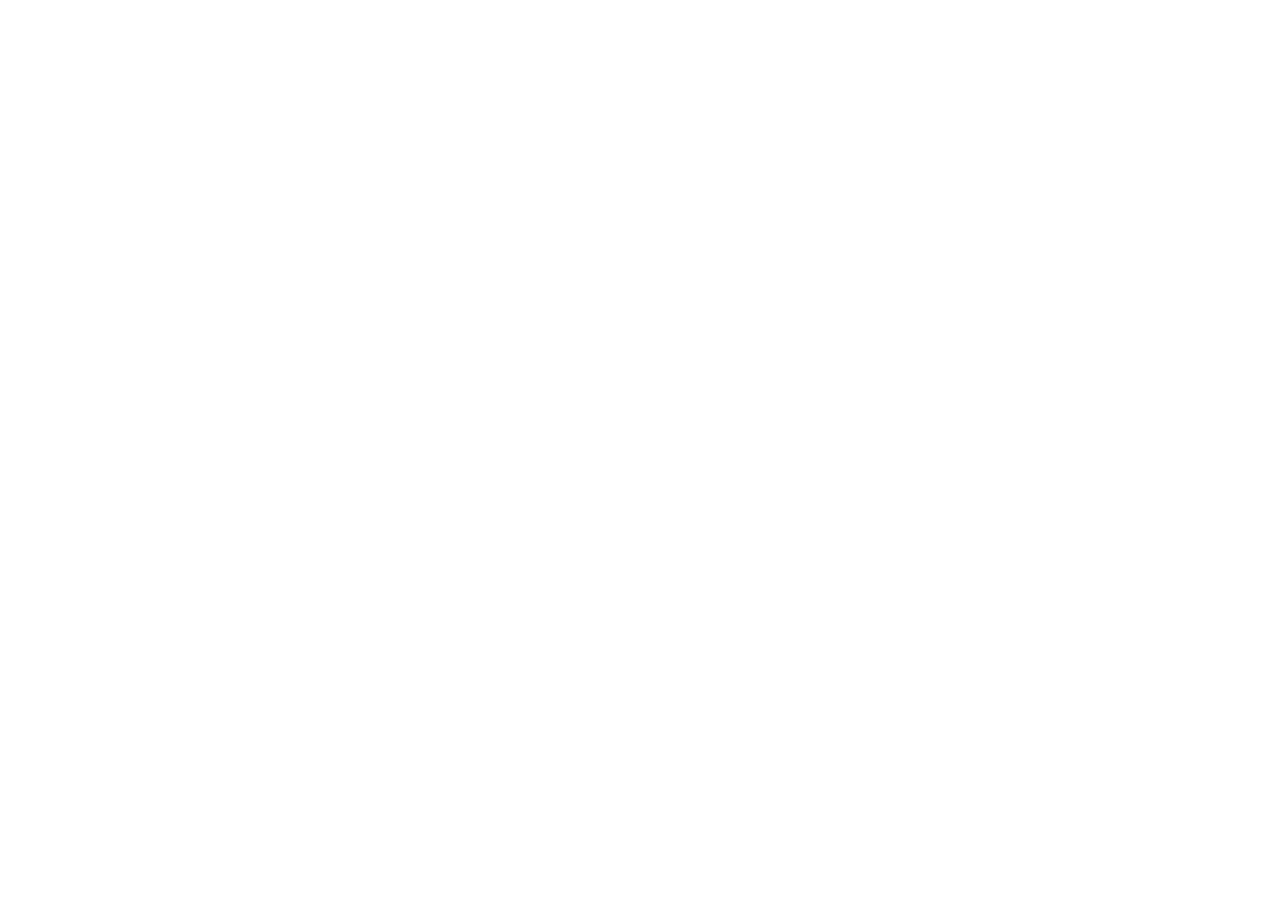
==== index.html @ 60cf47a1 "Deploy LeginarCode/LeginarCode.github.io to github.com/LeginarCode/LeginarCode.github.io.git:master" ====
<!doctype html><html lang="en"><head><title>Leginar</title><meta charset="utf-8"><meta name="viewport" content="width=device-width,initial-scale=1,shrink-to-fit=no,user-scalable=0,minimal-ui"/><meta http-equiv="X-UA-Compatible" content="IE=edge"/><meta name="description" content="Datta able free react with redux admin template made using bootstrap 4 and it has huge amount of ready made feature, UI components, pages which completely fulfills any dashboard needs."/><meta name="keywords" content="Leginar, Legal Investment, Litigant, Legal Management"/><meta name="author" content="Ryan Yoshida"/><meta name="theme-color" content="#000000"/><link rel="shortcut icon" href="/datta-able/react/default/favicon.ico"/><link rel="manifest" href="/datta-able/react/default/manifest.json"/><link href="https://fonts.googleapis.com/css?family=Open+Sans:300,400,600" rel="stylesheet"><link href="/datta-able/react/default/assets/fonts/datta/datta-icons.css" rel="stylesheet"><link href="/datta-able/react/default/assets/fonts/feather/icon-font.css" rel="stylesheet"><script type="text/javascript">!function(i){if(i.search){var a={};i.search.slice(1).split("&").forEach((function(i){var l=i.split("=");a[l[0]]=l.slice(1).join("=").replace(/~and~/g,"&")})),void 0!==a.p&&window.history.replaceState(null,null,i.pathname.slice(0,-1)+(a.p||"")+(a.q?"?"+a.q:"")+i.hash)}}(window.location)</script><link href="/datta-able/react/default/static/css/9.c9c48d9e.chunk.css" rel="stylesheet"></head><body><noscript>You need to enable JavaScript to run this app.</noscript><div id="root"></div><script>!function(e){function t(t){for(var n,c,f=t[0],d=t[1],u=t[2],i=0,s=[];i<f.length;i++)c=f[i],Object.prototype.hasOwnProperty.call(a,c)&&a[c]&&s.push(a[c][0]),a[c]=0;for(n in d)Object.prototype.hasOwnProperty.call(d,n)&&(e[n]=d[n]);for(l&&l(t);s.length;)s.shift()();return o.push.apply(o,u||[]),r()}function r(){for(var e,t=0;t<o.length;t++){for(var r=o[t],n=!0,c=1;c<r.length;c++){var d=r[c];0!==a[d]&&(n=!1)}n&&(o.splice(t--,1),e=f(f.s=r[0]))}return e}var n={},c={7:0},a={7:0},o=[];function f(t){if(n[t])return n[t].exports;var r=n[t]={i:t,l:!1,exports:{}};return e[t].call(r.exports,r,r.exports,f),r.l=!0,r.exports}f.e=function(e){var t=[];c[e]?t.push(c[e]):0!==c[e]&&{2:1,8:1,13:1,15:1,16:1}[e]&&t.push(c[e]=new Promise((function(t,r){for(var n="static/css/"+({}[e]||e)+"."+{0:"31d6cfe0",1:"31d6cfe0",2:"3258b741",3:"31d6cfe0",4:"31d6cfe0",5:"31d6cfe0",8:"37407f76",10:"31d6cfe0",11:"31d6cfe0",12:"31d6cfe0",13:"9c540eb9",14:"31d6cfe0",15:"11c35eea",16:"11c35eea",17:"31d6cfe0",18:"31d6cfe0",19:"31d6cfe0",20:"31d6cfe0",21:"31d6cfe0",22:"31d6cfe0",23:"31d6cfe0",24:"31d6cfe0",25:"31d6cfe0",26:"31d6cfe0",27:"31d6cfe0",28:"31d6cfe0",29:"31d6cfe0",30:"31d6cfe0",31:"31d6cfe0",32:"31d6cfe0"}[e]+".chunk.css",a=f.p+n,o=document.getElementsByTagName("link"),d=0;d<o.length;d++){var u=(l=o[d]).getAttribute("data-href")||l.getAttribute("href");if("stylesheet"===l.rel&&(u===n||u===a))return t()}var i=document.getElementsByTagName("style");for(d=0;d<i.length;d++){var l;if((u=(l=i[d]).getAttribute("data-href"))===n||u===a)return t()}var s=document.createElement("link");s.rel="stylesheet",s.type="text/css",s.onload=t,s.onerror=function(t){var n=t&&t.target&&t.target.src||a,o=new Error("Loading CSS chunk "+e+" failed.\n("+n+")");o.code="CSS_CHUNK_LOAD_FAILED",o.request=n,delete c[e],s.parentNode.removeChild(s),r(o)},s.href=a,document.getElementsByTagName("head")[0].appendChild(s)})).then((function(){c[e]=0})));var r=a[e];if(0!==r)if(r)t.push(r[2]);else{var n=new Promise((function(t,n){r=a[e]=[t,n]}));t.push(r[2]=n);var o,d=document.createElement("script");d.charset="utf-8",d.timeout=120,f.nc&&d.setAttribute("nonce",f.nc),d.src=function(e){return f.p+"static/js/"+({}[e]||e)+"."+{0:"a029843e",1:"46ee7a60",2:"f1bb46ee",3:"82f28e95",4:"0e75f4ee",5:"a0a7f306",8:"06e7dbd4",10:"224832dc",11:"0c1824a7",12:"14b7a115",13:"dd680577",14:"8d001320",15:"df79cb73",16:"009608cf",17:"0c556d6b",18:"cd8e97c7",19:"0d5f211b",20:"fcc9ae35",21:"da8b090b",22:"3fbc0e78",23:"db8e7c36",24:"a1bbf839",25:"98152761",26:"e201b6fc",27:"8c657940",28:"8a889f69",29:"736b1695",30:"51c457d4",31:"690c7346",32:"67de578e"}[e]+".chunk.js"}(e);var u=new Error;o=function(t){d.onerror=d.onload=null,clearTimeout(i);var r=a[e];if(0!==r){if(r){var n=t&&("load"===t.type?"missing":t.type),c=t&&t.target&&t.target.src;u.message="Loading chunk "+e+" failed.\n("+n+": "+c+")",u.name="ChunkLoadError",u.type=n,u.request=c,r[1](u)}a[e]=void 0}};var i=setTimeout((function(){o({type:"timeout",target:d})}),12e4);d.onerror=d.onload=o,document.head.appendChild(d)}return Promise.all(t)},f.m=e,f.c=n,f.d=function(e,t,r){f.o(e,t)||Object.defineProperty(e,t,{enumerable:!0,get:r})},f.r=function(e){"undefined"!=typeof Symbol&&Symbol.toStringTag&&Object.defineProperty(e,Symbol.toStringTag,{value:"Module"}),Object.defineProperty(e,"__esModule",{value:!0})},f.t=function(e,t){if(1&t&&(e=f(e)),8&t)return e;if(4&t&&"object"==typeof e&&e&&e.__esModule)return e;var r=Object.create(null);if(f.r(r),Object.defineProperty(r,"default",{enumerable:!0,value:e}),2&t&&"string"!=typeof e)for(var n in e)f.d(r,n,function(t){return e[t]}.bind(null,n));return r},f.n=function(e){var t=e&&e.__esModule?function(){return e.default}:function(){return e};return f.d(t,"a",t),t},f.o=function(e,t){return Object.prototype.hasOwnProperty.call(e,t)},f.p="/datta-able/react/default/",f.oe=function(e){throw console.error(e),e};var d=this["webpackJsonpdatta-able-rv18.0.4"]=this["webpackJsonpdatta-able-rv18.0.4"]||[],u=d.push.bind(d);d.push=t,d=d.slice();for(var i=0;i<d.length;i++)t(d[i]);var l=u;r()}([])</script><script src="/datta-able/react/default/static/js/9.6eee8111.chunk.js"></script><script src="/datta-able/react/default/static/js/main.9f69576a.chunk.js"></script></body></html>
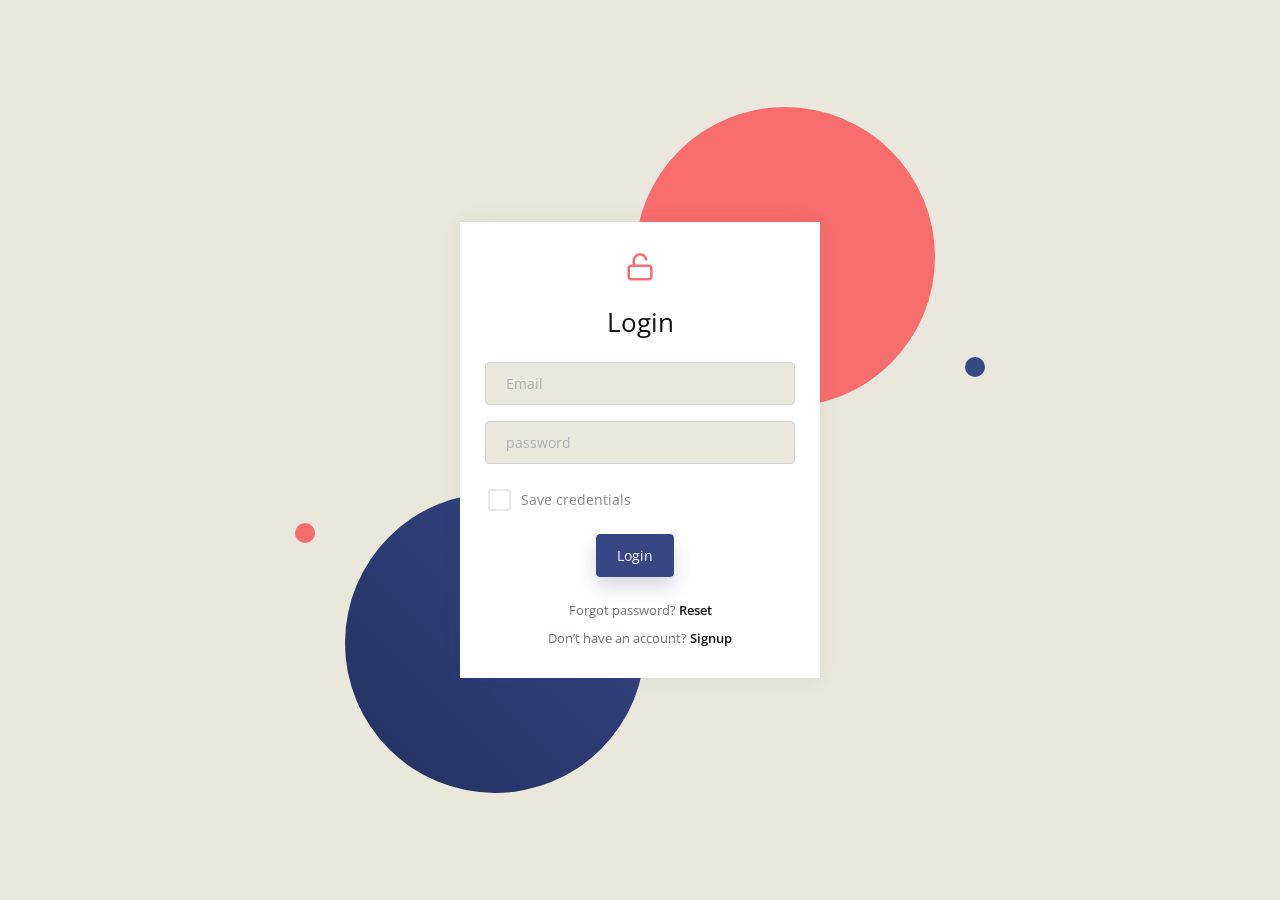
==== commit 1cf905db: "Deploy LeginarCode/LeginarCode.github.io to github.com/LeginarCode/LeginarCode.github.io.git:master" ====
--- a/index.html
+++ b/index.html
@@ -1 +1 @@
-<!doctype html><html lang="en"><head><title>Leginar</title><meta charset="utf-8"><meta name="viewport" content="width=device-width,initial-scale=1,shrink-to-fit=no,user-scalable=0,minimal-ui"/><meta http-equiv="X-UA-Compatible" content="IE=edge"/><meta name="description" content="Datta able free react with redux admin template made using bootstrap 4 and it has huge amount of ready made feature, UI components, pages which completely fulfills any dashboard needs."/><meta name="keywords" content="Leginar, Legal Investment, Litigant, Legal Management"/><meta name="author" content="Ryan Yoshida"/><meta name="theme-color" content="#000000"/><link rel="shortcut icon" href="/datta-able/react/default/favicon.ico"/><link rel="manifest" href="/datta-able/react/default/manifest.json"/><link href="https://fonts.googleapis.com/css?family=Open+Sans:300,400,600" rel="stylesheet"><link href="/datta-able/react/default/assets/fonts/datta/datta-icons.css" rel="stylesheet"><link href="/datta-able/react/default/assets/fonts/feather/icon-font.css" rel="stylesheet"><script type="text/javascript">!function(i){if(i.search){var a={};i.search.slice(1).split("&").forEach((function(i){var l=i.split("=");a[l[0]]=l.slice(1).join("=").replace(/~and~/g,"&")})),void 0!==a.p&&window.history.replaceState(null,null,i.pathname.slice(0,-1)+(a.p||"")+(a.q?"?"+a.q:"")+i.hash)}}(window.location)</script><link href="/datta-able/react/default/static/css/9.c9c48d9e.chunk.css" rel="stylesheet"></head><body><noscript>You need to enable JavaScript to run this app.</noscript><div id="root"></div><script>!function(e){function t(t){for(var n,c,f=t[0],d=t[1],u=t[2],i=0,s=[];i<f.length;i++)c=f[i],Object.prototype.hasOwnProperty.call(a,c)&&a[c]&&s.push(a[c][0]),a[c]=0;for(n in d)Object.prototype.hasOwnProperty.call(d,n)&&(e[n]=d[n]);for(l&&l(t);s.length;)s.shift()();return o.push.apply(o,u||[]),r()}function r(){for(var e,t=0;t<o.length;t++){for(var r=o[t],n=!0,c=1;c<r.length;c++){var d=r[c];0!==a[d]&&(n=!1)}n&&(o.splice(t--,1),e=f(f.s=r[0]))}return e}var n={},c={7:0},a={7:0},o=[];function f(t){if(n[t])return n[t].exports;var r=n[t]={i:t,l:!1,exports:{}};return e[t].call(r.exports,r,r.exports,f),r.l=!0,r.exports}f.e=function(e){var t=[];c[e]?t.push(c[e]):0!==c[e]&&{2:1,8:1,13:1,15:1,16:1}[e]&&t.push(c[e]=new Promise((function(t,r){for(var n="static/css/"+({}[e]||e)+"."+{0:"31d6cfe0",1:"31d6cfe0",2:"3258b741",3:"31d6cfe0",4:"31d6cfe0",5:"31d6cfe0",8:"37407f76",10:"31d6cfe0",11:"31d6cfe0",12:"31d6cfe0",13:"9c540eb9",14:"31d6cfe0",15:"11c35eea",16:"11c35eea",17:"31d6cfe0",18:"31d6cfe0",19:"31d6cfe0",20:"31d6cfe0",21:"31d6cfe0",22:"31d6cfe0",23:"31d6cfe0",24:"31d6cfe0",25:"31d6cfe0",26:"31d6cfe0",27:"31d6cfe0",28:"31d6cfe0",29:"31d6cfe0",30:"31d6cfe0",31:"31d6cfe0",32:"31d6cfe0"}[e]+".chunk.css",a=f.p+n,o=document.getElementsByTagName("link"),d=0;d<o.length;d++){var u=(l=o[d]).getAttribute("data-href")||l.getAttribute("href");if("stylesheet"===l.rel&&(u===n||u===a))return t()}var i=document.getElementsByTagName("style");for(d=0;d<i.length;d++){var l;if((u=(l=i[d]).getAttribute("data-href"))===n||u===a)return t()}var s=document.createElement("link");s.rel="stylesheet",s.type="text/css",s.onload=t,s.onerror=function(t){var n=t&&t.target&&t.target.src||a,o=new Error("Loading CSS chunk "+e+" failed.\n("+n+")");o.code="CSS_CHUNK_LOAD_FAILED",o.request=n,delete c[e],s.parentNode.removeChild(s),r(o)},s.href=a,document.getElementsByTagName("head")[0].appendChild(s)})).then((function(){c[e]=0})));var r=a[e];if(0!==r)if(r)t.push(r[2]);else{var n=new Promise((function(t,n){r=a[e]=[t,n]}));t.push(r[2]=n);var o,d=document.createElement("script");d.charset="utf-8",d.timeout=120,f.nc&&d.setAttribute("nonce",f.nc),d.src=function(e){return f.p+"static/js/"+({}[e]||e)+"."+{0:"a029843e",1:"46ee7a60",2:"f1bb46ee",3:"82f28e95",4:"0e75f4ee",5:"a0a7f306",8:"06e7dbd4",10:"224832dc",11:"0c1824a7",12:"14b7a115",13:"dd680577",14:"8d001320",15:"df79cb73",16:"009608cf",17:"0c556d6b",18:"cd8e97c7",19:"0d5f211b",20:"fcc9ae35",21:"da8b090b",22:"3fbc0e78",23:"db8e7c36",24:"a1bbf839",25:"98152761",26:"e201b6fc",27:"8c657940",28:"8a889f69",29:"736b1695",30:"51c457d4",31:"690c7346",32:"67de578e"}[e]+".chunk.js"}(e);var u=new Error;o=function(t){d.onerror=d.onload=null,clearTimeout(i);var r=a[e];if(0!==r){if(r){var n=t&&("load"===t.type?"missing":t.type),c=t&&t.target&&t.target.src;u.message="Loading chunk "+e+" failed.\n("+n+": "+c+")",u.name="ChunkLoadError",u.type=n,u.request=c,r[1](u)}a[e]=void 0}};var i=setTimeout((function(){o({type:"timeout",target:d})}),12e4);d.onerror=d.onload=o,document.head.appendChild(d)}return Promise.all(t)},f.m=e,f.c=n,f.d=function(e,t,r){f.o(e,t)||Object.defineProperty(e,t,{enumerable:!0,get:r})},f.r=function(e){"undefined"!=typeof Symbol&&Symbol.toStringTag&&Object.defineProperty(e,Symbol.toStringTag,{value:"Module"}),Object.defineProperty(e,"__esModule",{value:!0})},f.t=function(e,t){if(1&t&&(e=f(e)),8&t)return e;if(4&t&&"object"==typeof e&&e&&e.__esModule)return e;var r=Object.create(null);if(f.r(r),Object.defineProperty(r,"default",{enumerable:!0,value:e}),2&t&&"string"!=typeof e)for(var n in e)f.d(r,n,function(t){return e[t]}.bind(null,n));return r},f.n=function(e){var t=e&&e.__esModule?function(){return e.default}:function(){return e};return f.d(t,"a",t),t},f.o=function(e,t){return Object.prototype.hasOwnProperty.call(e,t)},f.p="/datta-able/react/default/",f.oe=function(e){throw console.error(e),e};var d=this["webpackJsonpdatta-able-rv18.0.4"]=this["webpackJsonpdatta-able-rv18.0.4"]||[],u=d.push.bind(d);d.push=t,d=d.slice();for(var i=0;i<d.length;i++)t(d[i]);var l=u;r()}([])</script><script src="/datta-able/react/default/static/js/9.6eee8111.chunk.js"></script><script src="/datta-able/react/default/static/js/main.9f69576a.chunk.js"></script></body></html>+<!doctype html><html lang="en"><head><title>Leginar</title><meta charset="utf-8"><meta name="viewport" content="width=device-width,initial-scale=1,shrink-to-fit=no,user-scalable=0,minimal-ui"/><meta http-equiv="X-UA-Compatible" content="IE=edge"/><meta name="description" content="Datta able free react with redux admin template made using bootstrap 4 and it has huge amount of ready made feature, UI components, pages which completely fulfills any dashboard needs."/><meta name="keywords" content="Leginar, Legal Investment, Litigant, Legal Management"/><meta name="author" content="Ryan Yoshida"/><meta name="theme-color" content="#000000"/><link rel="shortcut icon" href="/favicon.ico"/><link rel="manifest" href="/manifest.json"/><link href="https://fonts.googleapis.com/css?family=Open+Sans:300,400,600" rel="stylesheet"><link href="/assets/fonts/datta/datta-icons.css" rel="stylesheet"><link href="/assets/fonts/feather/icon-font.css" rel="stylesheet"><script type="text/javascript">!function(i){if(i.search){var a={};i.search.slice(1).split("&").forEach((function(i){var l=i.split("=");a[l[0]]=l.slice(1).join("=").replace(/~and~/g,"&")})),void 0!==a.p&&window.history.replaceState(null,null,i.pathname.slice(0,-1)+(a.p||"")+(a.q?"?"+a.q:"")+i.hash)}}(window.location)</script><link href="/static/css/9.a1285487.chunk.css" rel="stylesheet"></head><body><noscript>You need to enable JavaScript to run this app.</noscript><div id="root"></div><script>!function(e){function t(t){for(var n,c,f=t[0],d=t[1],u=t[2],i=0,s=[];i<f.length;i++)c=f[i],Object.prototype.hasOwnProperty.call(o,c)&&o[c]&&s.push(o[c][0]),o[c]=0;for(n in d)Object.prototype.hasOwnProperty.call(d,n)&&(e[n]=d[n]);for(l&&l(t);s.length;)s.shift()();return a.push.apply(a,u||[]),r()}function r(){for(var e,t=0;t<a.length;t++){for(var r=a[t],n=!0,c=1;c<r.length;c++){var d=r[c];0!==o[d]&&(n=!1)}n&&(a.splice(t--,1),e=f(f.s=r[0]))}return e}var n={},c={7:0},o={7:0},a=[];function f(t){if(n[t])return n[t].exports;var r=n[t]={i:t,l:!1,exports:{}};return e[t].call(r.exports,r,r.exports,f),r.l=!0,r.exports}f.e=function(e){var t=[];c[e]?t.push(c[e]):0!==c[e]&&{2:1,8:1,13:1,15:1,16:1}[e]&&t.push(c[e]=new Promise((function(t,r){for(var n="static/css/"+({}[e]||e)+"."+{0:"31d6cfe0",1:"31d6cfe0",2:"3258b741",3:"31d6cfe0",4:"31d6cfe0",5:"31d6cfe0",8:"37407f76",10:"31d6cfe0",11:"31d6cfe0",12:"31d6cfe0",13:"9c540eb9",14:"31d6cfe0",15:"11c35eea",16:"11c35eea",17:"31d6cfe0",18:"31d6cfe0",19:"31d6cfe0",20:"31d6cfe0",21:"31d6cfe0",22:"31d6cfe0",23:"31d6cfe0",24:"31d6cfe0",25:"31d6cfe0",26:"31d6cfe0",27:"31d6cfe0",28:"31d6cfe0",29:"31d6cfe0",30:"31d6cfe0",31:"31d6cfe0",32:"31d6cfe0"}[e]+".chunk.css",o=f.p+n,a=document.getElementsByTagName("link"),d=0;d<a.length;d++){var u=(l=a[d]).getAttribute("data-href")||l.getAttribute("href");if("stylesheet"===l.rel&&(u===n||u===o))return t()}var i=document.getElementsByTagName("style");for(d=0;d<i.length;d++){var l;if((u=(l=i[d]).getAttribute("data-href"))===n||u===o)return t()}var s=document.createElement("link");s.rel="stylesheet",s.type="text/css",s.onload=t,s.onerror=function(t){var n=t&&t.target&&t.target.src||o,a=new Error("Loading CSS chunk "+e+" failed.\n("+n+")");a.code="CSS_CHUNK_LOAD_FAILED",a.request=n,delete c[e],s.parentNode.removeChild(s),r(a)},s.href=o,document.getElementsByTagName("head")[0].appendChild(s)})).then((function(){c[e]=0})));var r=o[e];if(0!==r)if(r)t.push(r[2]);else{var n=new Promise((function(t,n){r=o[e]=[t,n]}));t.push(r[2]=n);var a,d=document.createElement("script");d.charset="utf-8",d.timeout=120,f.nc&&d.setAttribute("nonce",f.nc),d.src=function(e){return f.p+"static/js/"+({}[e]||e)+"."+{0:"a029843e",1:"46ee7a60",2:"f1bb46ee",3:"82f28e95",4:"0e75f4ee",5:"a0a7f306",8:"06e7dbd4",10:"224832dc",11:"0c1824a7",12:"14b7a115",13:"dd680577",14:"8d001320",15:"df79cb73",16:"009608cf",17:"0c556d6b",18:"cd8e97c7",19:"0d5f211b",20:"fcc9ae35",21:"da8b090b",22:"3fbc0e78",23:"db8e7c36",24:"a1bbf839",25:"98152761",26:"e201b6fc",27:"8c657940",28:"8a889f69",29:"736b1695",30:"51c457d4",31:"690c7346",32:"67de578e"}[e]+".chunk.js"}(e);var u=new Error;a=function(t){d.onerror=d.onload=null,clearTimeout(i);var r=o[e];if(0!==r){if(r){var n=t&&("load"===t.type?"missing":t.type),c=t&&t.target&&t.target.src;u.message="Loading chunk "+e+" failed.\n("+n+": "+c+")",u.name="ChunkLoadError",u.type=n,u.request=c,r[1](u)}o[e]=void 0}};var i=setTimeout((function(){a({type:"timeout",target:d})}),12e4);d.onerror=d.onload=a,document.head.appendChild(d)}return Promise.all(t)},f.m=e,f.c=n,f.d=function(e,t,r){f.o(e,t)||Object.defineProperty(e,t,{enumerable:!0,get:r})},f.r=function(e){"undefined"!=typeof Symbol&&Symbol.toStringTag&&Object.defineProperty(e,Symbol.toStringTag,{value:"Module"}),Object.defineProperty(e,"__esModule",{value:!0})},f.t=function(e,t){if(1&t&&(e=f(e)),8&t)return e;if(4&t&&"object"==typeof e&&e&&e.__esModule)return e;var r=Object.create(null);if(f.r(r),Object.defineProperty(r,"default",{enumerable:!0,value:e}),2&t&&"string"!=typeof e)for(var n in e)f.d(r,n,function(t){return e[t]}.bind(null,n));return r},f.n=function(e){var t=e&&e.__esModule?function(){return e.default}:function(){return e};return f.d(t,"a",t),t},f.o=function(e,t){return Object.prototype.hasOwnProperty.call(e,t)},f.p="/",f.oe=function(e){throw console.error(e),e};var d=this["webpackJsonpdatta-able-rv18.0.4"]=this["webpackJsonpdatta-able-rv18.0.4"]||[],u=d.push.bind(d);d.push=t,d=d.slice();for(var i=0;i<d.length;i++)t(d[i]);var l=u;r()}([])</script><script src="/static/js/9.6eee8111.chunk.js"></script><script src="/static/js/main.1aa2e12e.chunk.js"></script></body></html>
--- a/assets/fonts/datta/datta-icons.css
+++ b/assets/fonts/datta/datta-icons.css
@@ -0,0 +1,79 @@
+@charset "UTF-8";
+
+@font-face {
+  font-family: "pct";
+  src:url("fonts/pct.eot");
+  src:url("fonts/pct.eot?#iefix") format("embedded-opentype"),
+    url("fonts/pct.woff") format("woff"),
+    url("fonts/pct.ttf") format("truetype"),
+    url("fonts/pct.svg#pct") format("svg");
+  font-weight: normal;
+  font-style: normal;
+
+}
+
+[data-icon]:before {
+  font-family: "pct" !important;
+  content: attr(data-icon);
+  font-style: normal !important;
+  font-weight: normal !important;
+  font-variant: normal !important;
+  text-transform: none !important;
+  speak: none;
+  line-height: 1;
+  -webkit-font-smoothing: antialiased;
+  -moz-osx-font-smoothing: grayscale;
+}
+
+[class^="pct-"]:before,
+[class*=" pct-"]:before {
+  font-family: "pct" !important;
+  font-style: normal !important;
+  font-weight: normal !important;
+  font-variant: normal !important;
+  text-transform: none !important;
+  speak: none;
+  line-height: 1;
+  -webkit-font-smoothing: antialiased;
+  -moz-osx-font-smoothing: grayscale;
+}
+
+.pct-arrow1:before {
+  content: "\61";
+}
+.pct-arrow2:before {
+  content: "\62";
+}
+.pct-arrow3:before {
+  content: "\63";
+}
+.pct-arrow4:before {
+  content: "\64";
+}
+.pct-chat1:before {
+  content: "\65";
+}
+.pct-chat2:before {
+  content: "\66";
+}
+.pct-chat3:before {
+  content: "\67";
+}
+.pct-chat4:before {
+  content: "\68";
+}
+.pct-loader1:before {
+  content: "\69";
+}
+.pct-arrow-sharp1:before {
+  content: "\6a";
+}
+.pct-arrow-sharp2:before {
+  content: "\6b";
+}
+.pct-arrow-sharp3:before {
+  content: "\6c";
+}
+.pct-arrow-sharp4:before {
+  content: "\6d";
+}
--- a/assets/fonts/feather/icon-font.css
+++ b/assets/fonts/feather/icon-font.css
@@ -0,0 +1,992 @@
+@font-face {
+  font-family: "feather";
+  src: url('fonts/feather.eot?t=1501841394106');
+  /* IE9*/
+  src: url('fonts/feather.eot?t=1501841394106#iefix') format("embedded-opentype"),
+  url('fonts/feather.ttf?t=1501841394106') format("truetype"),
+  url('fonts/feather.svg?t=1501841394106#feather') format("svg");
+  /* iOS 4.1- */
+}
+
+
+.feather {
+  /* use !important to prevent issues with browser extensions that change fonts */
+  font-family: 'feather' !important;
+  speak: none;
+  font-style: normal;
+  font-weight: normal;
+  font-variant: normal;
+  text-transform: none;
+  line-height: 1;
+  /* Better Font Rendering =========== */
+  -webkit-font-smoothing: antialiased;
+  -moz-osx-font-smoothing: grayscale;
+}
+
+.icon-alert-octagon:before {
+  content: "\e81b";
+}
+
+.icon-alert-circle:before {
+  content: "\e81c";
+}
+
+.icon-activity:before {
+  content: "\e81d";
+}
+
+.icon-alert-triangle:before {
+  content: "\e81e";
+}
+
+.icon-align-center:before {
+  content: "\e81f";
+}
+
+.icon-airplay:before {
+  content: "\e820";
+}
+
+.icon-align-justify:before {
+  content: "\e821";
+}
+
+.icon-align-left:before {
+  content: "\e822";
+}
+
+.icon-align-right:before {
+  content: "\e823";
+}
+
+.icon-arrow-down-left:before {
+  content: "\e824";
+}
+
+.icon-arrow-down-right:before {
+  content: "\e825";
+}
+
+.icon-anchor:before {
+  content: "\e826";
+}
+
+.icon-aperture:before {
+  content: "\e827";
+}
+
+.icon-arrow-left:before {
+  content: "\e828";
+}
+
+.icon-arrow-right:before {
+  content: "\e829";
+}
+
+.icon-arrow-down:before {
+  content: "\e82a";
+}
+
+.icon-arrow-up-left:before {
+  content: "\e82b";
+}
+
+.icon-arrow-up-right:before {
+  content: "\e82c";
+}
+
+.icon-arrow-up:before {
+  content: "\e82d";
+}
+
+.icon-award:before {
+  content: "\e82e";
+}
+
+.icon-bar-chart:before {
+  content: "\e82f";
+}
+
+.icon-at-sign:before {
+  content: "\e830";
+}
+
+.icon-bar-chart-2:before {
+  content: "\e831";
+}
+
+.icon-battery-charging:before {
+  content: "\e832";
+}
+
+.icon-bell-off:before {
+  content: "\e833";
+}
+
+.icon-battery:before {
+  content: "\e834";
+}
+
+.icon-bluetooth:before {
+  content: "\e835";
+}
+
+.icon-bell:before {
+  content: "\e836";
+}
+
+.icon-book:before {
+  content: "\e837";
+}
+
+.icon-briefcase:before {
+  content: "\e838";
+}
+
+.icon-camera-off:before {
+  content: "\e839";
+}
+
+.icon-calendar:before {
+  content: "\e83a";
+}
+
+.icon-bookmark:before {
+  content: "\e83b";
+}
+
+.icon-box:before {
+  content: "\e83c";
+}
+
+.icon-camera:before {
+  content: "\e83d";
+}
+
+.icon-check-circle:before {
+  content: "\e83e";
+}
+
+.icon-check:before {
+  content: "\e83f";
+}
+
+.icon-check-square:before {
+  content: "\e840";
+}
+
+.icon-cast:before {
+  content: "\e841";
+}
+
+.icon-chevron-down:before {
+  content: "\e842";
+}
+
+.icon-chevron-left:before {
+  content: "\e843";
+}
+
+.icon-chevron-right:before {
+  content: "\e844";
+}
+
+.icon-chevron-up:before {
+  content: "\e845";
+}
+
+.icon-chevrons-down:before {
+  content: "\e846";
+}
+
+.icon-chevrons-right:before {
+  content: "\e847";
+}
+
+.icon-chevrons-up:before {
+  content: "\e848";
+}
+
+.icon-chevrons-left:before {
+  content: "\e849";
+}
+
+.icon-circle:before {
+  content: "\e84a";
+}
+
+.icon-clipboard:before {
+  content: "\e84b";
+}
+
+.icon-chrome:before {
+  content: "\e84c";
+}
+
+.icon-clock:before {
+  content: "\e84d";
+}
+
+.icon-cloud-lightning:before {
+  content: "\e84e";
+}
+
+.icon-cloud-drizzle:before {
+  content: "\e84f";
+}
+
+.icon-cloud-rain:before {
+  content: "\e850";
+}
+
+.icon-cloud-off:before {
+  content: "\e851";
+}
+
+.icon-codepen:before {
+  content: "\e852";
+}
+
+.icon-cloud-snow:before {
+  content: "\e853";
+}
+
+.icon-compass:before {
+  content: "\e854";
+}
+
+.icon-copy:before {
+  content: "\e855";
+}
+
+.icon-corner-down-right:before {
+  content: "\e856";
+}
+
+.icon-corner-down-left:before {
+  content: "\e857";
+}
+
+.icon-corner-left-down:before {
+  content: "\e858";
+}
+
+.icon-corner-left-up:before {
+  content: "\e859";
+}
+
+.icon-corner-up-left:before {
+  content: "\e85a";
+}
+
+.icon-corner-up-right:before {
+  content: "\e85b";
+}
+
+.icon-corner-right-down:before {
+  content: "\e85c";
+}
+
+.icon-corner-right-up:before {
+  content: "\e85d";
+}
+
+.icon-cpu:before {
+  content: "\e85e";
+}
+
+.icon-credit-card:before {
+  content: "\e85f";
+}
+
+.icon-crosshair:before {
+  content: "\e860";
+}
+
+.icon-disc:before {
+  content: "\e861";
+}
+
+.icon-delete:before {
+  content: "\e862";
+}
+
+.icon-download-cloud:before {
+  content: "\e863";
+}
+
+.icon-download:before {
+  content: "\e864";
+}
+
+.icon-droplet:before {
+  content: "\e865";
+}
+
+.icon-edit-2:before {
+  content: "\e866";
+}
+
+.icon-edit:before {
+  content: "\e867";
+}
+
+.icon-edit-1:before {
+  content: "\e868";
+}
+
+.icon-external-link:before {
+  content: "\e869";
+}
+
+.icon-eye:before {
+  content: "\e86a";
+}
+
+.icon-feather:before {
+  content: "\e86b";
+}
+
+.icon-facebook:before {
+  content: "\e86c";
+}
+
+.icon-file-minus:before {
+  content: "\e86d";
+}
+
+.icon-eye-off:before {
+  content: "\e86e";
+}
+
+.icon-fast-forward:before {
+  content: "\e86f";
+}
+
+.icon-file-text:before {
+  content: "\e870";
+}
+
+.icon-film:before {
+  content: "\e871";
+}
+
+.icon-file:before {
+  content: "\e872";
+}
+
+.icon-file-plus:before {
+  content: "\e873";
+}
+
+.icon-folder:before {
+  content: "\e874";
+}
+
+.icon-filter:before {
+  content: "\e875";
+}
+
+.icon-flag:before {
+  content: "\e876";
+}
+
+.icon-globe:before {
+  content: "\e877";
+}
+
+.icon-grid:before {
+  content: "\e878";
+}
+
+.icon-heart:before {
+  content: "\e879";
+}
+
+.icon-home:before {
+  content: "\e87a";
+}
+
+.icon-github:before {
+  content: "\e87b";
+}
+
+.icon-image:before {
+  content: "\e87c";
+}
+
+.icon-inbox:before {
+  content: "\e87d";
+}
+
+.icon-layers:before {
+  content: "\e87e";
+}
+
+.icon-info:before {
+  content: "\e87f";
+}
+
+.icon-instagram:before {
+  content: "\e880";
+}
+
+.icon-layout:before {
+  content: "\e881";
+}
+
+.icon-link-2:before {
+  content: "\e882";
+}
+
+.icon-life-buoy:before {
+  content: "\e883";
+}
+
+.icon-link:before {
+  content: "\e884";
+}
+
+.icon-log-in:before {
+  content: "\e885";
+}
+
+.icon-list:before {
+  content: "\e886";
+}
+
+.icon-lock:before {
+  content: "\e887";
+}
+
+.icon-log-out:before {
+  content: "\e888";
+}
+
+.icon-loader:before {
+  content: "\e889";
+}
+
+.icon-mail:before {
+  content: "\e88a";
+}
+
+.icon-maximize-2:before {
+  content: "\e88b";
+}
+
+.icon-map:before {
+  content: "\e88c";
+}
+
+.icon-map-pin:before {
+  content: "\e88e";
+}
+
+.icon-menu:before {
+  content: "\e88f";
+}
+
+.icon-message-circle:before {
+  content: "\e890";
+}
+
+.icon-message-square:before {
+  content: "\e891";
+}
+
+.icon-minimize-2:before {
+  content: "\e892";
+}
+
+.icon-mic-off:before {
+  content: "\e893";
+}
+
+.icon-minus-circle:before {
+  content: "\e894";
+}
+
+.icon-mic:before {
+  content: "\e895";
+}
+
+.icon-minus-square:before {
+  content: "\e896";
+}
+
+.icon-minus:before {
+  content: "\e897";
+}
+
+.icon-moon:before {
+  content: "\e898";
+}
+
+.icon-monitor:before {
+  content: "\e899";
+}
+
+.icon-more-vertical:before {
+  content: "\e89a";
+}
+
+.icon-more-horizontal:before {
+  content: "\e89b";
+}
+
+.icon-move:before {
+  content: "\e89c";
+}
+
+.icon-music:before {
+  content: "\e89d";
+}
+
+.icon-navigation-2:before {
+  content: "\e89e";
+}
+
+.icon-navigation:before {
+  content: "\e89f";
+}
+
+.icon-octagon:before {
+  content: "\e8a0";
+}
+
+.icon-package:before {
+  content: "\e8a1";
+}
+
+.icon-pause-circle:before {
+  content: "\e8a2";
+}
+
+.icon-pause:before {
+  content: "\e8a3";
+}
+
+.icon-percent:before {
+  content: "\e8a4";
+}
+
+.icon-phone-call:before {
+  content: "\e8a5";
+}
+
+.icon-phone-forwarded:before {
+  content: "\e8a6";
+}
+
+.icon-phone-missed:before {
+  content: "\e8a7";
+}
+
+.icon-phone-off:before {
+  content: "\e8a8";
+}
+
+.icon-phone-incoming:before {
+  content: "\e8a9";
+}
+
+.icon-phone:before {
+  content: "\e8aa";
+}
+
+.icon-phone-outgoing:before {
+  content: "\e8ab";
+}
+
+.icon-pie-chart:before {
+  content: "\e8ac";
+}
+
+.icon-play-circle:before {
+  content: "\e8ad";
+}
+
+.icon-play:before {
+  content: "\e8ae";
+}
+
+.icon-plus-square:before {
+  content: "\e8af";
+}
+
+.icon-plus-circle:before {
+  content: "\e8b0";
+}
+
+.icon-plus:before {
+  content: "\e8b1";
+}
+
+.icon-pocket:before {
+  content: "\e8b2";
+}
+
+.icon-printer:before {
+  content: "\e8b3";
+}
+
+.icon-power:before {
+  content: "\e8b4";
+}
+
+.icon-radio:before {
+  content: "\e8b5";
+}
+
+.icon-repeat:before {
+  content: "\e8b6";
+}
+
+.icon-refresh-ccw:before {
+  content: "\e8b7";
+}
+
+.icon-rewind:before {
+  content: "\e8b8";
+}
+
+.icon-rotate-ccw:before {
+  content: "\e8b9";
+}
+
+.icon-refresh-cw:before {
+  content: "\e8ba";
+}
+
+.icon-rotate-cw:before {
+  content: "\e8bb";
+}
+
+.icon-save:before {
+  content: "\e8bc";
+}
+
+.icon-search:before {
+  content: "\e8bd";
+}
+
+.icon-server:before {
+  content: "\e8be";
+}
+
+.icon-scissors:before {
+  content: "\e8bf";
+}
+
+.icon-share-2:before {
+  content: "\e8c0";
+}
+
+.icon-share:before {
+  content: "\e8c1";
+}
+
+.icon-shield:before {
+  content: "\e8c2";
+}
+
+.icon-settings:before {
+  content: "\e8c3";
+}
+
+.icon-skip-back:before {
+  content: "\e8c4";
+}
+
+.icon-shuffle:before {
+  content: "\e8c5";
+}
+
+.icon-sidebar:before {
+  content: "\e8c6";
+}
+
+.icon-skip-forward:before {
+  content: "\e8c7";
+}
+
+.icon-slack:before {
+  content: "\e8c8";
+}
+
+.icon-slash:before {
+  content: "\e8c9";
+}
+
+.icon-smartphone:before {
+  content: "\e8ca";
+}
+
+.icon-square:before {
+  content: "\e8cb";
+}
+
+.icon-speaker:before {
+  content: "\e8cc";
+}
+
+.icon-star:before {
+  content: "\e8cd";
+}
+
+.icon-stop-circle:before {
+  content: "\e8ce";
+}
+
+.icon-sun:before {
+  content: "\e8cf";
+}
+
+.icon-sunrise:before {
+  content: "\e8d0";
+}
+
+.icon-tablet:before {
+  content: "\e8d1";
+}
+
+.icon-tag:before {
+  content: "\e8d2";
+}
+
+.icon-sunset:before {
+  content: "\e8d3";
+}
+
+.icon-target:before {
+  content: "\e8d4";
+}
+
+.icon-thermometer:before {
+  content: "\e8d5";
+}
+
+.icon-thumbs-up:before {
+  content: "\e8d6";
+}
+
+.icon-thumbs-down:before {
+  content: "\e8d7";
+}
+
+.icon-toggle-left:before {
+  content: "\e8d8";
+}
+
+.icon-toggle-right:before {
+  content: "\e8d9";
+}
+
+.icon-trash-2:before {
+  content: "\e8da";
+}
+
+.icon-trash:before {
+  content: "\e8db";
+}
+
+.icon-trending-up:before {
+  content: "\e8dc";
+}
+
+.icon-trending-down:before {
+  content: "\e8dd";
+}
+
+.icon-triangle:before {
+  content: "\e8de";
+}
+
+.icon-type:before {
+  content: "\e8df";
+}
+
+.icon-twitter:before {
+  content: "\e8e0";
+}
+
+.icon-upload:before {
+  content: "\e8e1";
+}
+
+.icon-umbrella:before {
+  content: "\e8e2";
+}
+
+.icon-upload-cloud:before {
+  content: "\e8e3";
+}
+
+.icon-unlock:before {
+  content: "\e8e4";
+}
+
+.icon-user-check:before {
+  content: "\e8e5";
+}
+
+.icon-user-minus:before {
+  content: "\e8e6";
+}
+
+.icon-user-plus:before {
+  content: "\e8e7";
+}
+
+.icon-user-x:before {
+  content: "\e8e8";
+}
+
+.icon-user:before {
+  content: "\e8e9";
+}
+
+.icon-users:before {
+  content: "\e8ea";
+}
+
+.icon-video-off:before {
+  content: "\e8eb";
+}
+
+.icon-video:before {
+  content: "\e8ec";
+}
+
+.icon-voicemail:before {
+  content: "\e8ed";
+}
+
+.icon-volume-x:before {
+  content: "\e8ee";
+}
+
+.icon-volume-2:before {
+  content: "\e8ef";
+}
+
+.icon-volume-1:before {
+  content: "\e8f0";
+}
+
+.icon-volume:before {
+  content: "\e8f1";
+}
+
+.icon-watch:before {
+  content: "\e8f2";
+}
+
+.icon-wifi:before {
+  content: "\e8f3";
+}
+
+.icon-x-square:before {
+  content: "\e8f4";
+}
+
+.icon-wind:before {
+  content: "\e8f5";
+}
+
+.icon-x:before {
+  content: "\e8f6";
+}
+
+.icon-x-circle:before {
+  content: "\e8f7";
+}
+
+.icon-zap:before {
+  content: "\e8f8";
+}
+
+.icon-zoom-in:before {
+  content: "\e8f9";
+}
+
+.icon-zoom-out:before {
+  content: "\e8fa";
+}
+
+.icon-command:before {
+  content: "\e8fb";
+}
+
+.icon-cloud:before {
+  content: "\e8fc";
+}
+
+.icon-hash:before {
+  content: "\e8fd";
+}
+
+.icon-headphones:before {
+  content: "\e8fe";
+}
+
+.icon-underline:before {
+  content: "\e8ff";
+}
+
+.icon-italic:before {
+  content: "\e900";
+}
+
+.icon-bold:before {
+  content: "\e901";
+}
+
+.icon-crop:before {
+  content: "\e902";
+}
+
+.icon-help-circle:before {
+  content: "\e903";
+}
+
+.icon-paperclip:before {
+  content: "\e904";
+}
+
+.icon-shopping-cart:before {
+  content: "\e905";
+}
+
+.icon-tv:before {
+  content: "\e906";
+}
+
+.icon-wifi-off:before {
+  content: "\e907";
+}
+
+.icon-minimize:before {
+  content: "\e88d";
+}
+
+.icon-maximize:before {
+  content: "\e908";
+}
+
+.icon-gitlab:before {
+  content: "\e909";
+}
+
+.icon-sliders:before {
+  content: "\e90a";
+}
+
+.icon-star-on:before {
+  content: "\e90b";
+}
+
+.icon-heart-on:before {
+  content: "\e90c";
+}
--- a/static/css/9.a1285487.chunk.css
+++ b/static/css/9.a1285487.chunk.css
@@ -0,0 +1,5 @@
+/*!
+ *  Font Awesome 4.7.0 by @davegandy - http://fontawesome.io - @fontawesome
+ *  License - http://fontawesome.io/license (Font: SIL OFL 1.1, CSS: MIT License)
+ */@font-face{font-family:"FontAwesome";src:url(/static/media/fontawesome-webfont.674f50d2.eot);src:url(/static/media/fontawesome-webfont.674f50d2.eot) format("embedded-opentype"),url(/static/media/fontawesome-webfont.af7ae505.woff2) format("woff2"),url(/static/media/fontawesome-webfont.fee66e71.woff) format("woff"),url(/static/media/fontawesome-webfont.b06871f2.ttf) format("truetype"),url(/static/media/fontawesome-webfont.912ec66d.svg) format("svg");font-weight:400;font-style:normal}.fa{display:inline-block;font:normal normal normal 14px/1 FontAwesome;font-size:inherit;text-rendering:auto;-webkit-font-smoothing:antialiased;-moz-osx-font-smoothing:grayscale}.fa-lg{font-size:1.33333em;line-height:.75em;vertical-align:-15%}.fa-2x{font-size:2em}.fa-3x{font-size:3em}.fa-4x{font-size:4em}.fa-5x{font-size:5em}.fa-fw{width:1.28571em;text-align:center}.fa-ul{padding-left:0;margin-left:2.14286em;list-style-type:none}.fa-ul>li{position:relative}.fa-li{position:absolute;left:-2.14286em;width:2.14286em;top:.14286em;text-align:center}.fa-li.fa-lg{left:-1.85714em}.fa-border{padding:.2em .25em .15em;border:.08em solid #eee;border-radius:.1em}.fa-pull-left{float:left}.fa-pull-right{float:right}.fa.fa-pull-left{margin-right:.3em}.fa.fa-pull-right{margin-left:.3em}.pull-right{float:right}.pull-left{float:left}.fa.pull-left{margin-right:.3em}.fa.pull-right{margin-left:.3em}.fa-spin{-webkit-animation:fa-spin 2s linear infinite;animation:fa-spin 2s linear infinite}.fa-pulse{-webkit-animation:fa-spin 1s steps(8) infinite;animation:fa-spin 1s steps(8) infinite}@-webkit-keyframes fa-spin{0%{transform:rotate(0deg)}to{transform:rotate(359deg)}}@keyframes fa-spin{0%{transform:rotate(0deg)}to{transform:rotate(359deg)}}.fa-rotate-90{-ms-filter:"progid:DXImageTransform.Microsoft.BasicImage(rotation=1)";transform:rotate(90deg)}.fa-rotate-180{-ms-filter:"progid:DXImageTransform.Microsoft.BasicImage(rotation=2)";transform:rotate(180deg)}.fa-rotate-270{-ms-filter:"progid:DXImageTransform.Microsoft.BasicImage(rotation=3)";transform:rotate(270deg)}.fa-flip-horizontal{-ms-filter:"progid:DXImageTransform.Microsoft.BasicImage(rotation=0, mirror=1)";transform:scaleX(-1)}.fa-flip-vertical{-ms-filter:"progid:DXImageTransform.Microsoft.BasicImage(rotation=2, mirror=1)";transform:scaleY(-1)}:root .fa-flip-horizontal,:root .fa-flip-vertical,:root .fa-rotate-90,:root .fa-rotate-180,:root .fa-rotate-270{-webkit-filter:none;filter:none}.fa-stack{position:relative;display:inline-block;width:2em;height:2em;line-height:2em;vertical-align:middle}.fa-stack-1x,.fa-stack-2x{position:absolute;left:0;width:100%;text-align:center}.fa-stack-1x{line-height:inherit}.fa-stack-2x{font-size:2em}.fa-inverse{color:#fff}.fa-glass:before{content:""}.fa-music:before{content:""}.fa-search:before{content:""}.fa-envelope-o:before{content:""}.fa-heart:before{content:""}.fa-star:before{content:""}.fa-star-o:before{content:""}.fa-user:before{content:""}.fa-film:before{content:""}.fa-th-large:before{content:""}.fa-th:before{content:""}.fa-th-list:before{content:""}.fa-check:before{content:""}.fa-close:before,.fa-remove:before,.fa-times:before{content:""}.fa-search-plus:before{content:""}.fa-search-minus:before{content:""}.fa-power-off:before{content:""}.fa-signal:before{content:""}.fa-cog:before,.fa-gear:before{content:""}.fa-trash-o:before{content:""}.fa-home:before{content:""}.fa-file-o:before{content:""}.fa-clock-o:before{content:""}.fa-road:before{content:""}.fa-download:before{content:""}.fa-arrow-circle-o-down:before{content:""}.fa-arrow-circle-o-up:before{content:""}.fa-inbox:before{content:""}.fa-play-circle-o:before{content:""}.fa-repeat:before,.fa-rotate-right:before{content:""}.fa-refresh:before{content:""}.fa-list-alt:before{content:""}.fa-lock:before{content:""}.fa-flag:before{content:""}.fa-headphones:before{content:""}.fa-volume-off:before{content:""}.fa-volume-down:before{content:""}.fa-volume-up:before{content:""}.fa-qrcode:before{content:""}.fa-barcode:before{content:""}.fa-tag:before{content:""}.fa-tags:before{content:""}.fa-book:before{content:""}.fa-bookmark:before{content:""}.fa-print:before{content:""}.fa-camera:before{content:""}.fa-font:before{content:""}.fa-bold:before{content:""}.fa-italic:before{content:""}.fa-text-height:before{content:""}.fa-text-width:before{content:""}.fa-align-left:before{content:""}.fa-align-center:before{content:""}.fa-align-right:before{content:""}.fa-align-justify:before{content:""}.fa-list:before{content:""}.fa-dedent:before,.fa-outdent:before{content:""}.fa-indent:before{content:""}.fa-video-camera:before{content:""}.fa-image:before,.fa-photo:before,.fa-picture-o:before{content:""}.fa-pencil:before{content:""}.fa-map-marker:before{content:""}.fa-adjust:before{content:""}.fa-tint:before{content:""}.fa-edit:before,.fa-pencil-square-o:before{content:""}.fa-share-square-o:before{content:""}.fa-check-square-o:before{content:""}.fa-arrows:before{content:""}.fa-step-backward:before{content:""}.fa-fast-backward:before{content:""}.fa-backward:before{content:""}.fa-play:before{content:""}.fa-pause:before{content:""}.fa-stop:before{content:""}.fa-forward:before{content:""}.fa-fast-forward:before{content:""}.fa-step-forward:before{content:""}.fa-eject:before{content:""}.fa-chevron-left:before{content:""}.fa-chevron-right:before{content:""}.fa-plus-circle:before{content:""}.fa-minus-circle:before{content:""}.fa-times-circle:before{content:""}.fa-check-circle:before{content:""}.fa-question-circle:before{content:""}.fa-info-circle:before{content:""}.fa-crosshairs:before{content:""}.fa-times-circle-o:before{content:""}.fa-check-circle-o:before{content:""}.fa-ban:before{content:""}.fa-arrow-left:before{content:""}.fa-arrow-right:before{content:""}.fa-arrow-up:before{content:""}.fa-arrow-down:before{content:""}.fa-mail-forward:before,.fa-share:before{content:""}.fa-expand:before{content:""}.fa-compress:before{content:""}.fa-plus:before{content:""}.fa-minus:before{content:""}.fa-asterisk:before{content:""}.fa-exclamation-circle:before{content:""}.fa-gift:before{content:""}.fa-leaf:before{content:""}.fa-fire:before{content:""}.fa-eye:before{content:""}.fa-eye-slash:before{content:""}.fa-exclamation-triangle:before,.fa-warning:before{content:""}.fa-plane:before{content:""}.fa-calendar:before{content:""}.fa-random:before{content:""}.fa-comment:before{content:""}.fa-magnet:before{content:""}.fa-chevron-up:before{content:""}.fa-chevron-down:before{content:""}.fa-retweet:before{content:""}.fa-shopping-cart:before{content:""}.fa-folder:before{content:""}.fa-folder-open:before{content:""}.fa-arrows-v:before{content:""}.fa-arrows-h:before{content:""}.fa-bar-chart-o:before,.fa-bar-chart:before{content:""}.fa-twitter-square:before{content:""}.fa-facebook-square:before{content:""}.fa-camera-retro:before{content:""}.fa-key:before{content:""}.fa-cogs:before,.fa-gears:before{content:""}.fa-comments:before{content:""}.fa-thumbs-o-up:before{content:""}.fa-thumbs-o-down:before{content:""}.fa-star-half:before{content:""}.fa-heart-o:before{content:""}.fa-sign-out:before{content:""}.fa-linkedin-square:before{content:""}.fa-thumb-tack:before{content:""}.fa-external-link:before{content:""}.fa-sign-in:before{content:""}.fa-trophy:before{content:""}.fa-github-square:before{content:""}.fa-upload:before{content:""}.fa-lemon-o:before{content:""}.fa-phone:before{content:""}.fa-square-o:before{content:""}.fa-bookmark-o:before{content:""}.fa-phone-square:before{content:""}.fa-twitter:before{content:""}.fa-facebook-f:before,.fa-facebook:before{content:""}.fa-github:before{content:""}.fa-unlock:before{content:""}.fa-credit-card:before{content:""}.fa-feed:before,.fa-rss:before{content:""}.fa-hdd-o:before{content:""}.fa-bullhorn:before{content:""}.fa-bell:before{content:""}.fa-certificate:before{content:""}.fa-hand-o-right:before{content:""}.fa-hand-o-left:before{content:""}.fa-hand-o-up:before{content:""}.fa-hand-o-down:before{content:""}.fa-arrow-circle-left:before{content:""}.fa-arrow-circle-right:before{content:""}.fa-arrow-circle-up:before{content:""}.fa-arrow-circle-down:before{content:""}.fa-globe:before{content:""}.fa-wrench:before{content:""}.fa-tasks:before{content:""}.fa-filter:before{content:""}.fa-briefcase:before{content:""}.fa-arrows-alt:before{content:""}.fa-group:before,.fa-users:before{content:""}.fa-chain:before,.fa-link:before{content:""}.fa-cloud:before{content:""}.fa-flask:before{content:""}.fa-cut:before,.fa-scissors:before{content:""}.fa-copy:before,.fa-files-o:before{content:""}.fa-paperclip:before{content:""}.fa-floppy-o:before,.fa-save:before{content:""}.fa-square:before{content:""}.fa-bars:before,.fa-navicon:before,.fa-reorder:before{content:""}.fa-list-ul:before{content:""}.fa-list-ol:before{content:""}.fa-strikethrough:before{content:""}.fa-underline:before{content:""}.fa-table:before{content:""}.fa-magic:before{content:""}.fa-truck:before{content:""}.fa-pinterest:before{content:""}.fa-pinterest-square:before{content:""}.fa-google-plus-square:before{content:""}.fa-google-plus:before{content:""}.fa-money:before{content:""}.fa-caret-down:before{content:""}.fa-caret-up:before{content:""}.fa-caret-left:before{content:""}.fa-caret-right:before{content:""}.fa-columns:before{content:""}.fa-sort:before,.fa-unsorted:before{content:""}.fa-sort-desc:before,.fa-sort-down:before{content:""}.fa-sort-asc:before,.fa-sort-up:before{content:""}.fa-envelope:before{content:""}.fa-linkedin:before{content:""}.fa-rotate-left:before,.fa-undo:before{content:""}.fa-gavel:before,.fa-legal:before{content:""}.fa-dashboard:before,.fa-tachometer:before{content:""}.fa-comment-o:before{content:""}.fa-comments-o:before{content:""}.fa-bolt:before,.fa-flash:before{content:""}.fa-sitemap:before{content:""}.fa-umbrella:before{content:""}.fa-clipboard:before,.fa-paste:before{content:""}.fa-lightbulb-o:before{content:""}.fa-exchange:before{content:""}.fa-cloud-download:before{content:""}.fa-cloud-upload:before{content:""}.fa-user-md:before{content:""}.fa-stethoscope:before{content:""}.fa-suitcase:before{content:""}.fa-bell-o:before{content:""}.fa-coffee:before{content:""}.fa-cutlery:before{content:""}.fa-file-text-o:before{content:""}.fa-building-o:before{content:""}.fa-hospital-o:before{content:""}.fa-ambulance:before{content:""}.fa-medkit:before{content:""}.fa-fighter-jet:before{content:""}.fa-beer:before{content:""}.fa-h-square:before{content:""}.fa-plus-square:before{content:""}.fa-angle-double-left:before{content:""}.fa-angle-double-right:before{content:""}.fa-angle-double-up:before{content:""}.fa-angle-double-down:before{content:""}.fa-angle-left:before{content:""}.fa-angle-right:before{content:""}.fa-angle-up:before{content:""}.fa-angle-down:before{content:""}.fa-desktop:before{content:""}.fa-laptop:before{content:""}.fa-tablet:before{content:""}.fa-mobile-phone:before,.fa-mobile:before{content:""}.fa-circle-o:before{content:""}.fa-quote-left:before{content:""}.fa-quote-right:before{content:""}.fa-spinner:before{content:""}.fa-circle:before{content:""}.fa-mail-reply:before,.fa-reply:before{content:""}.fa-github-alt:before{content:""}.fa-folder-o:before{content:""}.fa-folder-open-o:before{content:""}.fa-smile-o:before{content:""}.fa-frown-o:before{content:""}.fa-meh-o:before{content:""}.fa-gamepad:before{content:""}.fa-keyboard-o:before{content:""}.fa-flag-o:before{content:""}.fa-flag-checkered:before{content:""}.fa-terminal:before{content:""}.fa-code:before{content:""}.fa-mail-reply-all:before,.fa-reply-all:before{content:""}.fa-star-half-empty:before,.fa-star-half-full:before,.fa-star-half-o:before{content:""}.fa-location-arrow:before{content:""}.fa-crop:before{content:""}.fa-code-fork:before{content:""}.fa-chain-broken:before,.fa-unlink:before{content:""}.fa-question:before{content:""}.fa-info:before{content:""}.fa-exclamation:before{content:""}.fa-superscript:before{content:""}.fa-subscript:before{content:""}.fa-eraser:before{content:""}.fa-puzzle-piece:before{content:""}.fa-microphone:before{content:""}.fa-microphone-slash:before{content:""}.fa-shield:before{content:""}.fa-calendar-o:before{content:""}.fa-fire-extinguisher:before{content:""}.fa-rocket:before{content:""}.fa-maxcdn:before{content:""}.fa-chevron-circle-left:before{content:""}.fa-chevron-circle-right:before{content:""}.fa-chevron-circle-up:before{content:""}.fa-chevron-circle-down:before{content:""}.fa-html5:before{content:""}.fa-css3:before{content:""}.fa-anchor:before{content:""}.fa-unlock-alt:before{content:""}.fa-bullseye:before{content:""}.fa-ellipsis-h:before{content:""}.fa-ellipsis-v:before{content:""}.fa-rss-square:before{content:""}.fa-play-circle:before{content:""}.fa-ticket:before{content:""}.fa-minus-square:before{content:""}.fa-minus-square-o:before{content:""}.fa-level-up:before{content:""}.fa-level-down:before{content:""}.fa-check-square:before{content:""}.fa-pencil-square:before{content:""}.fa-external-link-square:before{content:""}.fa-share-square:before{content:""}.fa-compass:before{content:""}.fa-caret-square-o-down:before,.fa-toggle-down:before{content:""}.fa-caret-square-o-up:before,.fa-toggle-up:before{content:""}.fa-caret-square-o-right:before,.fa-toggle-right:before{content:""}.fa-eur:before,.fa-euro:before{content:""}.fa-gbp:before{content:""}.fa-dollar:before,.fa-usd:before{content:""}.fa-inr:before,.fa-rupee:before{content:""}.fa-cny:before,.fa-jpy:before,.fa-rmb:before,.fa-yen:before{content:""}.fa-rouble:before,.fa-rub:before,.fa-ruble:before{content:""}.fa-krw:before,.fa-won:before{content:""}.fa-bitcoin:before,.fa-btc:before{content:""}.fa-file:before{content:""}.fa-file-text:before{content:""}.fa-sort-alpha-asc:before{content:""}.fa-sort-alpha-desc:before{content:""}.fa-sort-amount-asc:before{content:""}.fa-sort-amount-desc:before{content:""}.fa-sort-numeric-asc:before{content:""}.fa-sort-numeric-desc:before{content:""}.fa-thumbs-up:before{content:""}.fa-thumbs-down:before{content:""}.fa-youtube-square:before{content:""}.fa-youtube:before{content:""}.fa-xing:before{content:""}.fa-xing-square:before{content:""}.fa-youtube-play:before{content:""}.fa-dropbox:before{content:""}.fa-stack-overflow:before{content:""}.fa-instagram:before{content:""}.fa-flickr:before{content:""}.fa-adn:before{content:""}.fa-bitbucket:before{content:""}.fa-bitbucket-square:before{content:""}.fa-tumblr:before{content:""}.fa-tumblr-square:before{content:""}.fa-long-arrow-down:before{content:""}.fa-long-arrow-up:before{content:""}.fa-long-arrow-left:before{content:""}.fa-long-arrow-right:before{content:""}.fa-apple:before{content:""}.fa-windows:before{content:""}.fa-android:before{content:""}.fa-linux:before{content:""}.fa-dribbble:before{content:""}.fa-skype:before{content:""}.fa-foursquare:before{content:""}.fa-trello:before{content:""}.fa-female:before{content:""}.fa-male:before{content:""}.fa-gittip:before,.fa-gratipay:before{content:""}.fa-sun-o:before{content:""}.fa-moon-o:before{content:""}.fa-archive:before{content:""}.fa-bug:before{content:""}.fa-vk:before{content:""}.fa-weibo:before{content:""}.fa-renren:before{content:""}.fa-pagelines:before{content:""}.fa-stack-exchange:before{content:""}.fa-arrow-circle-o-right:before{content:""}.fa-arrow-circle-o-left:before{content:""}.fa-caret-square-o-left:before,.fa-toggle-left:before{content:""}.fa-dot-circle-o:before{content:""}.fa-wheelchair:before{content:""}.fa-vimeo-square:before{content:""}.fa-try:before,.fa-turkish-lira:before{content:""}.fa-plus-square-o:before{content:""}.fa-space-shuttle:before{content:""}.fa-slack:before{content:""}.fa-envelope-square:before{content:""}.fa-wordpress:before{content:""}.fa-openid:before{content:""}.fa-bank:before,.fa-institution:before,.fa-university:before{content:""}.fa-graduation-cap:before,.fa-mortar-board:before{content:""}.fa-yahoo:before{content:""}.fa-google:before{content:""}.fa-reddit:before{content:""}.fa-reddit-square:before{content:""}.fa-stumbleupon-circle:before{content:""}.fa-stumbleupon:before{content:""}.fa-delicious:before{content:""}.fa-digg:before{content:""}.fa-pied-piper-pp:before{content:""}.fa-pied-piper-alt:before{content:""}.fa-drupal:before{content:""}.fa-joomla:before{content:""}.fa-language:before{content:""}.fa-fax:before{content:""}.fa-building:before{content:""}.fa-child:before{content:""}.fa-paw:before{content:""}.fa-spoon:before{content:""}.fa-cube:before{content:""}.fa-cubes:before{content:""}.fa-behance:before{content:""}.fa-behance-square:before{content:""}.fa-steam:before{content:""}.fa-steam-square:before{content:""}.fa-recycle:before{content:""}.fa-automobile:before,.fa-car:before{content:""}.fa-cab:before,.fa-taxi:before{content:""}.fa-tree:before{content:""}.fa-spotify:before{content:""}.fa-deviantart:before{content:""}.fa-soundcloud:before{content:""}.fa-database:before{content:""}.fa-file-pdf-o:before{content:""}.fa-file-word-o:before{content:""}.fa-file-excel-o:before{content:""}.fa-file-powerpoint-o:before{content:""}.fa-file-image-o:before,.fa-file-photo-o:before,.fa-file-picture-o:before{content:""}.fa-file-archive-o:before,.fa-file-zip-o:before{content:""}.fa-file-audio-o:before,.fa-file-sound-o:before{content:""}.fa-file-movie-o:before,.fa-file-video-o:before{content:""}.fa-file-code-o:before{content:""}.fa-vine:before{content:""}.fa-codepen:before{content:""}.fa-jsfiddle:before{content:""}.fa-life-bouy:before,.fa-life-buoy:before,.fa-life-ring:before,.fa-life-saver:before,.fa-support:before{content:""}.fa-circle-o-notch:before{content:""}.fa-ra:before,.fa-rebel:before,.fa-resistance:before{content:""}.fa-empire:before,.fa-ge:before{content:""}.fa-git-square:before{content:""}.fa-git:before{content:""}.fa-hacker-news:before,.fa-y-combinator-square:before,.fa-yc-square:before{content:""}.fa-tencent-weibo:before{content:""}.fa-qq:before{content:""}.fa-wechat:before,.fa-weixin:before{content:""}.fa-paper-plane:before,.fa-send:before{content:""}.fa-paper-plane-o:before,.fa-send-o:before{content:""}.fa-history:before{content:""}.fa-circle-thin:before{content:""}.fa-header:before{content:""}.fa-paragraph:before{content:""}.fa-sliders:before{content:""}.fa-share-alt:before{content:""}.fa-share-alt-square:before{content:""}.fa-bomb:before{content:""}.fa-futbol-o:before,.fa-soccer-ball-o:before{content:""}.fa-tty:before{content:""}.fa-binoculars:before{content:""}.fa-plug:before{content:""}.fa-slideshare:before{content:""}.fa-twitch:before{content:""}.fa-yelp:before{content:""}.fa-newspaper-o:before{content:""}.fa-wifi:before{content:""}.fa-calculator:before{content:""}.fa-paypal:before{content:""}.fa-google-wallet:before{content:""}.fa-cc-visa:before{content:""}.fa-cc-mastercard:before{content:""}.fa-cc-discover:before{content:""}.fa-cc-amex:before{content:""}.fa-cc-paypal:before{content:""}.fa-cc-stripe:before{content:""}.fa-bell-slash:before{content:""}.fa-bell-slash-o:before{content:""}.fa-trash:before{content:""}.fa-copyright:before{content:""}.fa-at:before{content:""}.fa-eyedropper:before{content:""}.fa-paint-brush:before{content:""}.fa-birthday-cake:before{content:""}.fa-area-chart:before{content:""}.fa-pie-chart:before{content:""}.fa-line-chart:before{content:""}.fa-lastfm:before{content:""}.fa-lastfm-square:before{content:""}.fa-toggle-off:before{content:""}.fa-toggle-on:before{content:""}.fa-bicycle:before{content:""}.fa-bus:before{content:""}.fa-ioxhost:before{content:""}.fa-angellist:before{content:""}.fa-cc:before{content:""}.fa-ils:before,.fa-shekel:before,.fa-sheqel:before{content:""}.fa-meanpath:before{content:""}.fa-buysellads:before{content:""}.fa-connectdevelop:before{content:""}.fa-dashcube:before{content:""}.fa-forumbee:before{content:""}.fa-leanpub:before{content:""}.fa-sellsy:before{content:""}.fa-shirtsinbulk:before{content:""}.fa-simplybuilt:before{content:""}.fa-skyatlas:before{content:""}.fa-cart-plus:before{content:""}.fa-cart-arrow-down:before{content:""}.fa-diamond:before{content:""}.fa-ship:before{content:""}.fa-user-secret:before{content:""}.fa-motorcycle:before{content:""}.fa-street-view:before{content:""}.fa-heartbeat:before{content:""}.fa-venus:before{content:""}.fa-mars:before{content:""}.fa-mercury:before{content:""}.fa-intersex:before,.fa-transgender:before{content:""}.fa-transgender-alt:before{content:""}.fa-venus-double:before{content:""}.fa-mars-double:before{content:""}.fa-venus-mars:before{content:""}.fa-mars-stroke:before{content:""}.fa-mars-stroke-v:before{content:""}.fa-mars-stroke-h:before{content:""}.fa-neuter:before{content:""}.fa-genderless:before{content:""}.fa-facebook-official:before{content:""}.fa-pinterest-p:before{content:""}.fa-whatsapp:before{content:""}.fa-server:before{content:""}.fa-user-plus:before{content:""}.fa-user-times:before{content:""}.fa-bed:before,.fa-hotel:before{content:""}.fa-viacoin:before{content:""}.fa-train:before{content:""}.fa-subway:before{content:""}.fa-medium:before{content:""}.fa-y-combinator:before,.fa-yc:before{content:""}.fa-optin-monster:before{content:""}.fa-opencart:before{content:""}.fa-expeditedssl:before{content:""}.fa-battery-4:before,.fa-battery-full:before,.fa-battery:before{content:""}.fa-battery-3:before,.fa-battery-three-quarters:before{content:""}.fa-battery-2:before,.fa-battery-half:before{content:""}.fa-battery-1:before,.fa-battery-quarter:before{content:""}.fa-battery-0:before,.fa-battery-empty:before{content:""}.fa-mouse-pointer:before{content:""}.fa-i-cursor:before{content:""}.fa-object-group:before{content:""}.fa-object-ungroup:before{content:""}.fa-sticky-note:before{content:""}.fa-sticky-note-o:before{content:""}.fa-cc-jcb:before{content:""}.fa-cc-diners-club:before{content:""}.fa-clone:before{content:""}.fa-balance-scale:before{content:""}.fa-hourglass-o:before{content:""}.fa-hourglass-1:before,.fa-hourglass-start:before{content:""}.fa-hourglass-2:before,.fa-hourglass-half:before{content:""}.fa-hourglass-3:before,.fa-hourglass-end:before{content:""}.fa-hourglass:before{content:""}.fa-hand-grab-o:before,.fa-hand-rock-o:before{content:""}.fa-hand-paper-o:before,.fa-hand-stop-o:before{content:""}.fa-hand-scissors-o:before{content:""}.fa-hand-lizard-o:before{content:""}.fa-hand-spock-o:before{content:""}.fa-hand-pointer-o:before{content:""}.fa-hand-peace-o:before{content:""}.fa-trademark:before{content:""}.fa-registered:before{content:""}.fa-creative-commons:before{content:""}.fa-gg:before{content:""}.fa-gg-circle:before{content:""}.fa-tripadvisor:before{content:""}.fa-odnoklassniki:before{content:""}.fa-odnoklassniki-square:before{content:""}.fa-get-pocket:before{content:""}.fa-wikipedia-w:before{content:""}.fa-safari:before{content:""}.fa-chrome:before{content:""}.fa-firefox:before{content:""}.fa-opera:before{content:""}.fa-internet-explorer:before{content:""}.fa-television:before,.fa-tv:before{content:""}.fa-contao:before{content:""}.fa-500px:before{content:""}.fa-amazon:before{content:""}.fa-calendar-plus-o:before{content:""}.fa-calendar-minus-o:before{content:""}.fa-calendar-times-o:before{content:""}.fa-calendar-check-o:before{content:""}.fa-industry:before{content:""}.fa-map-pin:before{content:""}.fa-map-signs:before{content:""}.fa-map-o:before{content:""}.fa-map:before{content:""}.fa-commenting:before{content:""}.fa-commenting-o:before{content:""}.fa-houzz:before{content:""}.fa-vimeo:before{content:""}.fa-black-tie:before{content:""}.fa-fonticons:before{content:""}.fa-reddit-alien:before{content:""}.fa-edge:before{content:""}.fa-credit-card-alt:before{content:""}.fa-codiepie:before{content:""}.fa-modx:before{content:""}.fa-fort-awesome:before{content:""}.fa-usb:before{content:""}.fa-product-hunt:before{content:""}.fa-mixcloud:before{content:""}.fa-scribd:before{content:""}.fa-pause-circle:before{content:""}.fa-pause-circle-o:before{content:""}.fa-stop-circle:before{content:""}.fa-stop-circle-o:before{content:""}.fa-shopping-bag:before{content:""}.fa-shopping-basket:before{content:""}.fa-hashtag:before{content:""}.fa-bluetooth:before{content:""}.fa-bluetooth-b:before{content:""}.fa-percent:before{content:""}.fa-gitlab:before{content:""}.fa-wpbeginner:before{content:""}.fa-wpforms:before{content:""}.fa-envira:before{content:""}.fa-universal-access:before{content:""}.fa-wheelchair-alt:before{content:""}.fa-question-circle-o:before{content:""}.fa-blind:before{content:""}.fa-audio-description:before{content:""}.fa-volume-control-phone:before{content:""}.fa-braille:before{content:""}.fa-assistive-listening-systems:before{content:""}.fa-american-sign-language-interpreting:before,.fa-asl-interpreting:before{content:""}.fa-deaf:before,.fa-deafness:before,.fa-hard-of-hearing:before{content:""}.fa-glide:before{content:""}.fa-glide-g:before{content:""}.fa-sign-language:before,.fa-signing:before{content:""}.fa-low-vision:before{content:""}.fa-viadeo:before{content:""}.fa-viadeo-square:before{content:""}.fa-snapchat:before{content:""}.fa-snapchat-ghost:before{content:""}.fa-snapchat-square:before{content:""}.fa-pied-piper:before{content:""}.fa-first-order:before{content:""}.fa-yoast:before{content:""}.fa-themeisle:before{content:""}.fa-google-plus-circle:before,.fa-google-plus-official:before{content:""}.fa-fa:before,.fa-font-awesome:before{content:""}.fa-handshake-o:before{content:""}.fa-envelope-open:before{content:""}.fa-envelope-open-o:before{content:""}.fa-linode:before{content:""}.fa-address-book:before{content:""}.fa-address-book-o:before{content:""}.fa-address-card:before,.fa-vcard:before{content:""}.fa-address-card-o:before,.fa-vcard-o:before{content:""}.fa-user-circle:before{content:""}.fa-user-circle-o:before{content:""}.fa-user-o:before{content:""}.fa-id-badge:before{content:""}.fa-drivers-license:before,.fa-id-card:before{content:""}.fa-drivers-license-o:before,.fa-id-card-o:before{content:""}.fa-quora:before{content:""}.fa-free-code-camp:before{content:""}.fa-telegram:before{content:""}.fa-thermometer-4:before,.fa-thermometer-full:before,.fa-thermometer:before{content:""}.fa-thermometer-3:before,.fa-thermometer-three-quarters:before{content:""}.fa-thermometer-2:before,.fa-thermometer-half:before{content:""}.fa-thermometer-1:before,.fa-thermometer-quarter:before{content:""}.fa-thermometer-0:before,.fa-thermometer-empty:before{content:""}.fa-shower:before{content:""}.fa-bath:before,.fa-bathtub:before,.fa-s15:before{content:""}.fa-podcast:before{content:""}.fa-window-maximize:before{content:""}.fa-window-minimize:before{content:""}.fa-window-restore:before{content:""}.fa-times-rectangle:before,.fa-window-close:before{content:""}.fa-times-rectangle-o:before,.fa-window-close-o:before{content:""}.fa-bandcamp:before{content:""}.fa-grav:before{content:""}.fa-etsy:before{content:""}.fa-imdb:before{content:""}.fa-ravelry:before{content:""}.fa-eercast:before{content:""}.fa-microchip:before{content:""}.fa-snowflake-o:before{content:""}.fa-superpowers:before{content:""}.fa-wpexplorer:before{content:""}.fa-meetup:before{content:""}.sr-only{position:absolute;width:1px;height:1px;padding:0;margin:-1px;overflow:hidden;clip:rect(0,0,0,0);border:0}.sr-only-focusable:active,.sr-only-focusable:focus{position:static;width:auto;height:auto;margin:0;overflow:visible;clip:auto}
+/*# sourceMappingURL=9.a1285487.chunk.css.map */
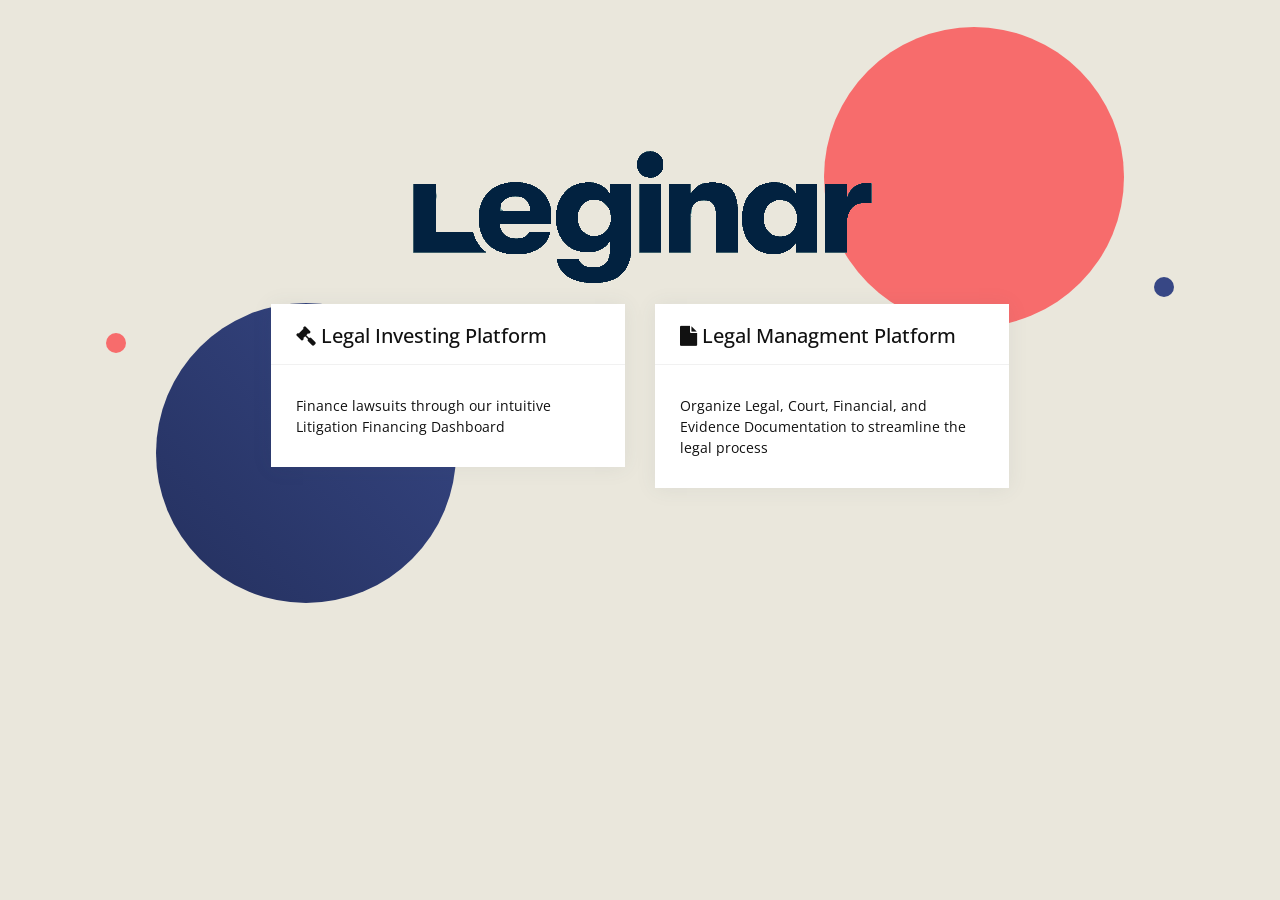
==== commit 81501ec7: "Deploy LeginarCode/LeginarCode.github.io to github.com/LeginarCode/LeginarCode.github.io.git:master" ====
--- a/index.html
+++ b/index.html
@@ -1 +1 @@
-<!doctype html><html lang="en"><head><title>Leginar</title><meta charset="utf-8"><meta name="viewport" content="width=device-width,initial-scale=1,shrink-to-fit=no,user-scalable=0,minimal-ui"/><meta http-equiv="X-UA-Compatible" content="IE=edge"/><meta name="description" content="Datta able free react with redux admin template made using bootstrap 4 and it has huge amount of ready made feature, UI components, pages which completely fulfills any dashboard needs."/><meta name="keywords" content="Leginar, Legal Investment, Litigant, Legal Management"/><meta name="author" content="Ryan Yoshida"/><meta name="theme-color" content="#000000"/><link rel="shortcut icon" href="/favicon.ico"/><link rel="manifest" href="/manifest.json"/><link href="https://fonts.googleapis.com/css?family=Open+Sans:300,400,600" rel="stylesheet"><link href="/assets/fonts/datta/datta-icons.css" rel="stylesheet"><link href="/assets/fonts/feather/icon-font.css" rel="stylesheet"><script type="text/javascript">!function(i){if(i.search){var a={};i.search.slice(1).split("&").forEach((function(i){var l=i.split("=");a[l[0]]=l.slice(1).join("=").replace(/~and~/g,"&")})),void 0!==a.p&&window.history.replaceState(null,null,i.pathname.slice(0,-1)+(a.p||"")+(a.q?"?"+a.q:"")+i.hash)}}(window.location)</script><link href="/static/css/9.a1285487.chunk.css" rel="stylesheet"></head><body><noscript>You need to enable JavaScript to run this app.</noscript><div id="root"></div><script>!function(e){function t(t){for(var n,c,f=t[0],d=t[1],u=t[2],i=0,s=[];i<f.length;i++)c=f[i],Object.prototype.hasOwnProperty.call(o,c)&&o[c]&&s.push(o[c][0]),o[c]=0;for(n in d)Object.prototype.hasOwnProperty.call(d,n)&&(e[n]=d[n]);for(l&&l(t);s.length;)s.shift()();return a.push.apply(a,u||[]),r()}function r(){for(var e,t=0;t<a.length;t++){for(var r=a[t],n=!0,c=1;c<r.length;c++){var d=r[c];0!==o[d]&&(n=!1)}n&&(a.splice(t--,1),e=f(f.s=r[0]))}return e}var n={},c={7:0},o={7:0},a=[];function f(t){if(n[t])return n[t].exports;var r=n[t]={i:t,l:!1,exports:{}};return e[t].call(r.exports,r,r.exports,f),r.l=!0,r.exports}f.e=function(e){var t=[];c[e]?t.push(c[e]):0!==c[e]&&{2:1,8:1,13:1,15:1,16:1}[e]&&t.push(c[e]=new Promise((function(t,r){for(var n="static/css/"+({}[e]||e)+"."+{0:"31d6cfe0",1:"31d6cfe0",2:"3258b741",3:"31d6cfe0",4:"31d6cfe0",5:"31d6cfe0",8:"37407f76",10:"31d6cfe0",11:"31d6cfe0",12:"31d6cfe0",13:"9c540eb9",14:"31d6cfe0",15:"11c35eea",16:"11c35eea",17:"31d6cfe0",18:"31d6cfe0",19:"31d6cfe0",20:"31d6cfe0",21:"31d6cfe0",22:"31d6cfe0",23:"31d6cfe0",24:"31d6cfe0",25:"31d6cfe0",26:"31d6cfe0",27:"31d6cfe0",28:"31d6cfe0",29:"31d6cfe0",30:"31d6cfe0",31:"31d6cfe0",32:"31d6cfe0"}[e]+".chunk.css",o=f.p+n,a=document.getElementsByTagName("link"),d=0;d<a.length;d++){var u=(l=a[d]).getAttribute("data-href")||l.getAttribute("href");if("stylesheet"===l.rel&&(u===n||u===o))return t()}var i=document.getElementsByTagName("style");for(d=0;d<i.length;d++){var l;if((u=(l=i[d]).getAttribute("data-href"))===n||u===o)return t()}var s=document.createElement("link");s.rel="stylesheet",s.type="text/css",s.onload=t,s.onerror=function(t){var n=t&&t.target&&t.target.src||o,a=new Error("Loading CSS chunk "+e+" failed.\n("+n+")");a.code="CSS_CHUNK_LOAD_FAILED",a.request=n,delete c[e],s.parentNode.removeChild(s),r(a)},s.href=o,document.getElementsByTagName("head")[0].appendChild(s)})).then((function(){c[e]=0})));var r=o[e];if(0!==r)if(r)t.push(r[2]);else{var n=new Promise((function(t,n){r=o[e]=[t,n]}));t.push(r[2]=n);var a,d=document.createElement("script");d.charset="utf-8",d.timeout=120,f.nc&&d.setAttribute("nonce",f.nc),d.src=function(e){return f.p+"static/js/"+({}[e]||e)+"."+{0:"a029843e",1:"46ee7a60",2:"f1bb46ee",3:"82f28e95",4:"0e75f4ee",5:"a0a7f306",8:"06e7dbd4",10:"224832dc",11:"0c1824a7",12:"14b7a115",13:"dd680577",14:"8d001320",15:"df79cb73",16:"009608cf",17:"0c556d6b",18:"cd8e97c7",19:"0d5f211b",20:"fcc9ae35",21:"da8b090b",22:"3fbc0e78",23:"db8e7c36",24:"a1bbf839",25:"98152761",26:"e201b6fc",27:"8c657940",28:"8a889f69",29:"736b1695",30:"51c457d4",31:"690c7346",32:"67de578e"}[e]+".chunk.js"}(e);var u=new Error;a=function(t){d.onerror=d.onload=null,clearTimeout(i);var r=o[e];if(0!==r){if(r){var n=t&&("load"===t.type?"missing":t.type),c=t&&t.target&&t.target.src;u.message="Loading chunk "+e+" failed.\n("+n+": "+c+")",u.name="ChunkLoadError",u.type=n,u.request=c,r[1](u)}o[e]=void 0}};var i=setTimeout((function(){a({type:"timeout",target:d})}),12e4);d.onerror=d.onload=a,document.head.appendChild(d)}return Promise.all(t)},f.m=e,f.c=n,f.d=function(e,t,r){f.o(e,t)||Object.defineProperty(e,t,{enumerable:!0,get:r})},f.r=function(e){"undefined"!=typeof Symbol&&Symbol.toStringTag&&Object.defineProperty(e,Symbol.toStringTag,{value:"Module"}),Object.defineProperty(e,"__esModule",{value:!0})},f.t=function(e,t){if(1&t&&(e=f(e)),8&t)return e;if(4&t&&"object"==typeof e&&e&&e.__esModule)return e;var r=Object.create(null);if(f.r(r),Object.defineProperty(r,"default",{enumerable:!0,value:e}),2&t&&"string"!=typeof e)for(var n in e)f.d(r,n,function(t){return e[t]}.bind(null,n));return r},f.n=function(e){var t=e&&e.__esModule?function(){return e.default}:function(){return e};return f.d(t,"a",t),t},f.o=function(e,t){return Object.prototype.hasOwnProperty.call(e,t)},f.p="/",f.oe=function(e){throw console.error(e),e};var d=this["webpackJsonpdatta-able-rv18.0.4"]=this["webpackJsonpdatta-able-rv18.0.4"]||[],u=d.push.bind(d);d.push=t,d=d.slice();for(var i=0;i<d.length;i++)t(d[i]);var l=u;r()}([])</script><script src="/static/js/9.6eee8111.chunk.js"></script><script src="/static/js/main.1aa2e12e.chunk.js"></script></body></html>+<!doctype html><html lang="en"><head><title>Leginar</title><meta charset="utf-8"><meta name="viewport" content="width=device-width,initial-scale=1,shrink-to-fit=no,user-scalable=0,minimal-ui"/><meta http-equiv="X-UA-Compatible" content="IE=edge"/><meta name="description" content="Leginar, a tool for legal investment and management"/><meta name="keywords" content="Leginar, Legal Investment, Litigant, Legal Management"/><meta name="author" content="Ryan Yoshida"/><meta name="theme-color" content="#000000"/><link rel="shortcut icon" href="/favicon.ico"/><link rel="manifest" href="/manifest.json"/><link href="https://fonts.googleapis.com/css?family=Open+Sans:300,400,600" rel="stylesheet"><link href="/assets/fonts/datta/datta-icons.css" rel="stylesheet"><link href="/assets/fonts/feather/icon-font.css" rel="stylesheet"><script type="text/javascript">!function(i){if(i.search){var a={};i.search.slice(1).split("&").forEach((function(i){var l=i.split("=");a[l[0]]=l.slice(1).join("=").replace(/~and~/g,"&")})),void 0!==a.p&&window.history.replaceState(null,null,i.pathname.slice(0,-1)+(a.p||"")+(a.q?"?"+a.q:"")+i.hash)}}(window.location)</script><link href="/static/css/10.a1285487.chunk.css" rel="stylesheet"></head><body><noscript>You need to enable JavaScript to run this app.</noscript><div id="root"></div><script>!function(e){function t(t){for(var n,a,f=t[0],d=t[1],u=t[2],i=0,s=[];i<f.length;i++)a=f[i],Object.prototype.hasOwnProperty.call(c,a)&&c[a]&&s.push(c[a][0]),c[a]=0;for(n in d)Object.prototype.hasOwnProperty.call(d,n)&&(e[n]=d[n]);for(l&&l(t);s.length;)s.shift()();return o.push.apply(o,u||[]),r()}function r(){for(var e,t=0;t<o.length;t++){for(var r=o[t],n=!0,a=1;a<r.length;a++){var d=r[a];0!==c[d]&&(n=!1)}n&&(o.splice(t--,1),e=f(f.s=r[0]))}return e}var n={},a={9:0},c={9:0},o=[];function f(t){if(n[t])return n[t].exports;var r=n[t]={i:t,l:!1,exports:{}};return e[t].call(r.exports,r,r.exports,f),r.l=!0,r.exports}f.e=function(e){var t=[];a[e]?t.push(a[e]):0!==a[e]&&{2:1,4:1,7:1,14:1,21:1,22:1}[e]&&t.push(a[e]=new Promise((function(t,r){for(var n="static/css/"+({}[e]||e)+"."+{0:"31d6cfe0",1:"31d6cfe0",2:"3258b741",3:"31d6cfe0",4:"11c35eea",5:"31d6cfe0",6:"31d6cfe0",7:"9c540eb9",11:"31d6cfe0",12:"31d6cfe0",13:"31d6cfe0",14:"37407f76",15:"31d6cfe0",16:"31d6cfe0",17:"31d6cfe0",18:"31d6cfe0",19:"31d6cfe0",20:"31d6cfe0",21:"11c35eea",22:"11c35eea",23:"31d6cfe0",24:"31d6cfe0",25:"31d6cfe0",26:"31d6cfe0",27:"31d6cfe0",28:"31d6cfe0",29:"31d6cfe0",30:"31d6cfe0",31:"31d6cfe0",32:"31d6cfe0",33:"31d6cfe0",34:"31d6cfe0",35:"31d6cfe0"}[e]+".chunk.css",c=f.p+n,o=document.getElementsByTagName("link"),d=0;d<o.length;d++){var u=(l=o[d]).getAttribute("data-href")||l.getAttribute("href");if("stylesheet"===l.rel&&(u===n||u===c))return t()}var i=document.getElementsByTagName("style");for(d=0;d<i.length;d++){var l;if((u=(l=i[d]).getAttribute("data-href"))===n||u===c)return t()}var s=document.createElement("link");s.rel="stylesheet",s.type="text/css",s.onload=t,s.onerror=function(t){var n=t&&t.target&&t.target.src||c,o=new Error("Loading CSS chunk "+e+" failed.\n("+n+")");o.code="CSS_CHUNK_LOAD_FAILED",o.request=n,delete a[e],s.parentNode.removeChild(s),r(o)},s.href=c,document.getElementsByTagName("head")[0].appendChild(s)})).then((function(){a[e]=0})));var r=c[e];if(0!==r)if(r)t.push(r[2]);else{var n=new Promise((function(t,n){r=c[e]=[t,n]}));t.push(r[2]=n);var o,d=document.createElement("script");d.charset="utf-8",d.timeout=120,f.nc&&d.setAttribute("nonce",f.nc),d.src=function(e){return f.p+"static/js/"+({}[e]||e)+"."+{0:"b2e2a398",1:"3960bbdd",2:"f22ce7bd",3:"f3e572f9",4:"e815faa0",5:"ae94c7e7",6:"032167ee",7:"6d07f2af",11:"9657c0d8",12:"e2603d79",13:"65c34155",14:"fe6aaa82",15:"8e6cb21d",16:"db5121ce",17:"5552731d",18:"1b70539c",19:"63b9a012",20:"3a0bac3e",21:"1ba88c5d",22:"abb0e6f3",23:"c3193392",24:"c4361847",25:"fb97dbb7",26:"17641b21",27:"b259a6d8",28:"09adc774",29:"204a3a0a",30:"1b9d2719",31:"92cc15e2",32:"db367105",33:"228c1a7b",34:"36e1383a",35:"de9386a9"}[e]+".chunk.js"}(e);var u=new Error;o=function(t){d.onerror=d.onload=null,clearTimeout(i);var r=c[e];if(0!==r){if(r){var n=t&&("load"===t.type?"missing":t.type),a=t&&t.target&&t.target.src;u.message="Loading chunk "+e+" failed.\n("+n+": "+a+")",u.name="ChunkLoadError",u.type=n,u.request=a,r[1](u)}c[e]=void 0}};var i=setTimeout((function(){o({type:"timeout",target:d})}),12e4);d.onerror=d.onload=o,document.head.appendChild(d)}return Promise.all(t)},f.m=e,f.c=n,f.d=function(e,t,r){f.o(e,t)||Object.defineProperty(e,t,{enumerable:!0,get:r})},f.r=function(e){"undefined"!=typeof Symbol&&Symbol.toStringTag&&Object.defineProperty(e,Symbol.toStringTag,{value:"Module"}),Object.defineProperty(e,"__esModule",{value:!0})},f.t=function(e,t){if(1&t&&(e=f(e)),8&t)return e;if(4&t&&"object"==typeof e&&e&&e.__esModule)return e;var r=Object.create(null);if(f.r(r),Object.defineProperty(r,"default",{enumerable:!0,value:e}),2&t&&"string"!=typeof e)for(var n in e)f.d(r,n,function(t){return e[t]}.bind(null,n));return r},f.n=function(e){var t=e&&e.__esModule?function(){return e.default}:function(){return e};return f.d(t,"a",t),t},f.o=function(e,t){return Object.prototype.hasOwnProperty.call(e,t)},f.p="/",f.oe=function(e){throw console.error(e),e};var d=this["webpackJsonpdatta-able-rv18.0.4"]=this["webpackJsonpdatta-able-rv18.0.4"]||[],u=d.push.bind(d);d.push=t,d=d.slice();for(var i=0;i<d.length;i++)t(d[i]);var l=u;r()}([])</script><script src="/static/js/10.92819f23.chunk.js"></script><script src="/static/js/main.d98d4811.chunk.js"></script></body></html>
--- a/static/css/10.a1285487.chunk.css
+++ b/static/css/10.a1285487.chunk.css
@@ -0,0 +1,5 @@
+/*!
+ *  Font Awesome 4.7.0 by @davegandy - http://fontawesome.io - @fontawesome
+ *  License - http://fontawesome.io/license (Font: SIL OFL 1.1, CSS: MIT License)
+ */@font-face{font-family:"FontAwesome";src:url(/static/media/fontawesome-webfont.674f50d2.eot);src:url(/static/media/fontawesome-webfont.674f50d2.eot) format("embedded-opentype"),url(/static/media/fontawesome-webfont.af7ae505.woff2) format("woff2"),url(/static/media/fontawesome-webfont.fee66e71.woff) format("woff"),url(/static/media/fontawesome-webfont.b06871f2.ttf) format("truetype"),url(/static/media/fontawesome-webfont.912ec66d.svg) format("svg");font-weight:400;font-style:normal}.fa{display:inline-block;font:normal normal normal 14px/1 FontAwesome;font-size:inherit;text-rendering:auto;-webkit-font-smoothing:antialiased;-moz-osx-font-smoothing:grayscale}.fa-lg{font-size:1.33333em;line-height:.75em;vertical-align:-15%}.fa-2x{font-size:2em}.fa-3x{font-size:3em}.fa-4x{font-size:4em}.fa-5x{font-size:5em}.fa-fw{width:1.28571em;text-align:center}.fa-ul{padding-left:0;margin-left:2.14286em;list-style-type:none}.fa-ul>li{position:relative}.fa-li{position:absolute;left:-2.14286em;width:2.14286em;top:.14286em;text-align:center}.fa-li.fa-lg{left:-1.85714em}.fa-border{padding:.2em .25em .15em;border:.08em solid #eee;border-radius:.1em}.fa-pull-left{float:left}.fa-pull-right{float:right}.fa.fa-pull-left{margin-right:.3em}.fa.fa-pull-right{margin-left:.3em}.pull-right{float:right}.pull-left{float:left}.fa.pull-left{margin-right:.3em}.fa.pull-right{margin-left:.3em}.fa-spin{-webkit-animation:fa-spin 2s linear infinite;animation:fa-spin 2s linear infinite}.fa-pulse{-webkit-animation:fa-spin 1s steps(8) infinite;animation:fa-spin 1s steps(8) infinite}@-webkit-keyframes fa-spin{0%{transform:rotate(0deg)}to{transform:rotate(359deg)}}@keyframes fa-spin{0%{transform:rotate(0deg)}to{transform:rotate(359deg)}}.fa-rotate-90{-ms-filter:"progid:DXImageTransform.Microsoft.BasicImage(rotation=1)";transform:rotate(90deg)}.fa-rotate-180{-ms-filter:"progid:DXImageTransform.Microsoft.BasicImage(rotation=2)";transform:rotate(180deg)}.fa-rotate-270{-ms-filter:"progid:DXImageTransform.Microsoft.BasicImage(rotation=3)";transform:rotate(270deg)}.fa-flip-horizontal{-ms-filter:"progid:DXImageTransform.Microsoft.BasicImage(rotation=0, mirror=1)";transform:scaleX(-1)}.fa-flip-vertical{-ms-filter:"progid:DXImageTransform.Microsoft.BasicImage(rotation=2, mirror=1)";transform:scaleY(-1)}:root .fa-flip-horizontal,:root .fa-flip-vertical,:root .fa-rotate-90,:root .fa-rotate-180,:root .fa-rotate-270{-webkit-filter:none;filter:none}.fa-stack{position:relative;display:inline-block;width:2em;height:2em;line-height:2em;vertical-align:middle}.fa-stack-1x,.fa-stack-2x{position:absolute;left:0;width:100%;text-align:center}.fa-stack-1x{line-height:inherit}.fa-stack-2x{font-size:2em}.fa-inverse{color:#fff}.fa-glass:before{content:""}.fa-music:before{content:""}.fa-search:before{content:""}.fa-envelope-o:before{content:""}.fa-heart:before{content:""}.fa-star:before{content:""}.fa-star-o:before{content:""}.fa-user:before{content:""}.fa-film:before{content:""}.fa-th-large:before{content:""}.fa-th:before{content:""}.fa-th-list:before{content:""}.fa-check:before{content:""}.fa-close:before,.fa-remove:before,.fa-times:before{content:""}.fa-search-plus:before{content:""}.fa-search-minus:before{content:""}.fa-power-off:before{content:""}.fa-signal:before{content:""}.fa-cog:before,.fa-gear:before{content:""}.fa-trash-o:before{content:""}.fa-home:before{content:""}.fa-file-o:before{content:""}.fa-clock-o:before{content:""}.fa-road:before{content:""}.fa-download:before{content:""}.fa-arrow-circle-o-down:before{content:""}.fa-arrow-circle-o-up:before{content:""}.fa-inbox:before{content:""}.fa-play-circle-o:before{content:""}.fa-repeat:before,.fa-rotate-right:before{content:""}.fa-refresh:before{content:""}.fa-list-alt:before{content:""}.fa-lock:before{content:""}.fa-flag:before{content:""}.fa-headphones:before{content:""}.fa-volume-off:before{content:""}.fa-volume-down:before{content:""}.fa-volume-up:before{content:""}.fa-qrcode:before{content:""}.fa-barcode:before{content:""}.fa-tag:before{content:""}.fa-tags:before{content:""}.fa-book:before{content:""}.fa-bookmark:before{content:""}.fa-print:before{content:""}.fa-camera:before{content:""}.fa-font:before{content:""}.fa-bold:before{content:""}.fa-italic:before{content:""}.fa-text-height:before{content:""}.fa-text-width:before{content:""}.fa-align-left:before{content:""}.fa-align-center:before{content:""}.fa-align-right:before{content:""}.fa-align-justify:before{content:""}.fa-list:before{content:""}.fa-dedent:before,.fa-outdent:before{content:""}.fa-indent:before{content:""}.fa-video-camera:before{content:""}.fa-image:before,.fa-photo:before,.fa-picture-o:before{content:""}.fa-pencil:before{content:""}.fa-map-marker:before{content:""}.fa-adjust:before{content:""}.fa-tint:before{content:""}.fa-edit:before,.fa-pencil-square-o:before{content:""}.fa-share-square-o:before{content:""}.fa-check-square-o:before{content:""}.fa-arrows:before{content:""}.fa-step-backward:before{content:""}.fa-fast-backward:before{content:""}.fa-backward:before{content:""}.fa-play:before{content:""}.fa-pause:before{content:""}.fa-stop:before{content:""}.fa-forward:before{content:""}.fa-fast-forward:before{content:""}.fa-step-forward:before{content:""}.fa-eject:before{content:""}.fa-chevron-left:before{content:""}.fa-chevron-right:before{content:""}.fa-plus-circle:before{content:""}.fa-minus-circle:before{content:""}.fa-times-circle:before{content:""}.fa-check-circle:before{content:""}.fa-question-circle:before{content:""}.fa-info-circle:before{content:""}.fa-crosshairs:before{content:""}.fa-times-circle-o:before{content:""}.fa-check-circle-o:before{content:""}.fa-ban:before{content:""}.fa-arrow-left:before{content:""}.fa-arrow-right:before{content:""}.fa-arrow-up:before{content:""}.fa-arrow-down:before{content:""}.fa-mail-forward:before,.fa-share:before{content:""}.fa-expand:before{content:""}.fa-compress:before{content:""}.fa-plus:before{content:""}.fa-minus:before{content:""}.fa-asterisk:before{content:""}.fa-exclamation-circle:before{content:""}.fa-gift:before{content:""}.fa-leaf:before{content:""}.fa-fire:before{content:""}.fa-eye:before{content:""}.fa-eye-slash:before{content:""}.fa-exclamation-triangle:before,.fa-warning:before{content:""}.fa-plane:before{content:""}.fa-calendar:before{content:""}.fa-random:before{content:""}.fa-comment:before{content:""}.fa-magnet:before{content:""}.fa-chevron-up:before{content:""}.fa-chevron-down:before{content:""}.fa-retweet:before{content:""}.fa-shopping-cart:before{content:""}.fa-folder:before{content:""}.fa-folder-open:before{content:""}.fa-arrows-v:before{content:""}.fa-arrows-h:before{content:""}.fa-bar-chart-o:before,.fa-bar-chart:before{content:""}.fa-twitter-square:before{content:""}.fa-facebook-square:before{content:""}.fa-camera-retro:before{content:""}.fa-key:before{content:""}.fa-cogs:before,.fa-gears:before{content:""}.fa-comments:before{content:""}.fa-thumbs-o-up:before{content:""}.fa-thumbs-o-down:before{content:""}.fa-star-half:before{content:""}.fa-heart-o:before{content:""}.fa-sign-out:before{content:""}.fa-linkedin-square:before{content:""}.fa-thumb-tack:before{content:""}.fa-external-link:before{content:""}.fa-sign-in:before{content:""}.fa-trophy:before{content:""}.fa-github-square:before{content:""}.fa-upload:before{content:""}.fa-lemon-o:before{content:""}.fa-phone:before{content:""}.fa-square-o:before{content:""}.fa-bookmark-o:before{content:""}.fa-phone-square:before{content:""}.fa-twitter:before{content:""}.fa-facebook-f:before,.fa-facebook:before{content:""}.fa-github:before{content:""}.fa-unlock:before{content:""}.fa-credit-card:before{content:""}.fa-feed:before,.fa-rss:before{content:""}.fa-hdd-o:before{content:""}.fa-bullhorn:before{content:""}.fa-bell:before{content:""}.fa-certificate:before{content:""}.fa-hand-o-right:before{content:""}.fa-hand-o-left:before{content:""}.fa-hand-o-up:before{content:""}.fa-hand-o-down:before{content:""}.fa-arrow-circle-left:before{content:""}.fa-arrow-circle-right:before{content:""}.fa-arrow-circle-up:before{content:""}.fa-arrow-circle-down:before{content:""}.fa-globe:before{content:""}.fa-wrench:before{content:""}.fa-tasks:before{content:""}.fa-filter:before{content:""}.fa-briefcase:before{content:""}.fa-arrows-alt:before{content:""}.fa-group:before,.fa-users:before{content:""}.fa-chain:before,.fa-link:before{content:""}.fa-cloud:before{content:""}.fa-flask:before{content:""}.fa-cut:before,.fa-scissors:before{content:""}.fa-copy:before,.fa-files-o:before{content:""}.fa-paperclip:before{content:""}.fa-floppy-o:before,.fa-save:before{content:""}.fa-square:before{content:""}.fa-bars:before,.fa-navicon:before,.fa-reorder:before{content:""}.fa-list-ul:before{content:""}.fa-list-ol:before{content:""}.fa-strikethrough:before{content:""}.fa-underline:before{content:""}.fa-table:before{content:""}.fa-magic:before{content:""}.fa-truck:before{content:""}.fa-pinterest:before{content:""}.fa-pinterest-square:before{content:""}.fa-google-plus-square:before{content:""}.fa-google-plus:before{content:""}.fa-money:before{content:""}.fa-caret-down:before{content:""}.fa-caret-up:before{content:""}.fa-caret-left:before{content:""}.fa-caret-right:before{content:""}.fa-columns:before{content:""}.fa-sort:before,.fa-unsorted:before{content:""}.fa-sort-desc:before,.fa-sort-down:before{content:""}.fa-sort-asc:before,.fa-sort-up:before{content:""}.fa-envelope:before{content:""}.fa-linkedin:before{content:""}.fa-rotate-left:before,.fa-undo:before{content:""}.fa-gavel:before,.fa-legal:before{content:""}.fa-dashboard:before,.fa-tachometer:before{content:""}.fa-comment-o:before{content:""}.fa-comments-o:before{content:""}.fa-bolt:before,.fa-flash:before{content:""}.fa-sitemap:before{content:""}.fa-umbrella:before{content:""}.fa-clipboard:before,.fa-paste:before{content:""}.fa-lightbulb-o:before{content:""}.fa-exchange:before{content:""}.fa-cloud-download:before{content:""}.fa-cloud-upload:before{content:""}.fa-user-md:before{content:""}.fa-stethoscope:before{content:""}.fa-suitcase:before{content:""}.fa-bell-o:before{content:""}.fa-coffee:before{content:""}.fa-cutlery:before{content:""}.fa-file-text-o:before{content:""}.fa-building-o:before{content:""}.fa-hospital-o:before{content:""}.fa-ambulance:before{content:""}.fa-medkit:before{content:""}.fa-fighter-jet:before{content:""}.fa-beer:before{content:""}.fa-h-square:before{content:""}.fa-plus-square:before{content:""}.fa-angle-double-left:before{content:""}.fa-angle-double-right:before{content:""}.fa-angle-double-up:before{content:""}.fa-angle-double-down:before{content:""}.fa-angle-left:before{content:""}.fa-angle-right:before{content:""}.fa-angle-up:before{content:""}.fa-angle-down:before{content:""}.fa-desktop:before{content:""}.fa-laptop:before{content:""}.fa-tablet:before{content:""}.fa-mobile-phone:before,.fa-mobile:before{content:""}.fa-circle-o:before{content:""}.fa-quote-left:before{content:""}.fa-quote-right:before{content:""}.fa-spinner:before{content:""}.fa-circle:before{content:""}.fa-mail-reply:before,.fa-reply:before{content:""}.fa-github-alt:before{content:""}.fa-folder-o:before{content:""}.fa-folder-open-o:before{content:""}.fa-smile-o:before{content:""}.fa-frown-o:before{content:""}.fa-meh-o:before{content:""}.fa-gamepad:before{content:""}.fa-keyboard-o:before{content:""}.fa-flag-o:before{content:""}.fa-flag-checkered:before{content:""}.fa-terminal:before{content:""}.fa-code:before{content:""}.fa-mail-reply-all:before,.fa-reply-all:before{content:""}.fa-star-half-empty:before,.fa-star-half-full:before,.fa-star-half-o:before{content:""}.fa-location-arrow:before{content:""}.fa-crop:before{content:""}.fa-code-fork:before{content:""}.fa-chain-broken:before,.fa-unlink:before{content:""}.fa-question:before{content:""}.fa-info:before{content:""}.fa-exclamation:before{content:""}.fa-superscript:before{content:""}.fa-subscript:before{content:""}.fa-eraser:before{content:""}.fa-puzzle-piece:before{content:""}.fa-microphone:before{content:""}.fa-microphone-slash:before{content:""}.fa-shield:before{content:""}.fa-calendar-o:before{content:""}.fa-fire-extinguisher:before{content:""}.fa-rocket:before{content:""}.fa-maxcdn:before{content:""}.fa-chevron-circle-left:before{content:""}.fa-chevron-circle-right:before{content:""}.fa-chevron-circle-up:before{content:""}.fa-chevron-circle-down:before{content:""}.fa-html5:before{content:""}.fa-css3:before{content:""}.fa-anchor:before{content:""}.fa-unlock-alt:before{content:""}.fa-bullseye:before{content:""}.fa-ellipsis-h:before{content:""}.fa-ellipsis-v:before{content:""}.fa-rss-square:before{content:""}.fa-play-circle:before{content:""}.fa-ticket:before{content:""}.fa-minus-square:before{content:""}.fa-minus-square-o:before{content:""}.fa-level-up:before{content:""}.fa-level-down:before{content:""}.fa-check-square:before{content:""}.fa-pencil-square:before{content:""}.fa-external-link-square:before{content:""}.fa-share-square:before{content:""}.fa-compass:before{content:""}.fa-caret-square-o-down:before,.fa-toggle-down:before{content:""}.fa-caret-square-o-up:before,.fa-toggle-up:before{content:""}.fa-caret-square-o-right:before,.fa-toggle-right:before{content:""}.fa-eur:before,.fa-euro:before{content:""}.fa-gbp:before{content:""}.fa-dollar:before,.fa-usd:before{content:""}.fa-inr:before,.fa-rupee:before{content:""}.fa-cny:before,.fa-jpy:before,.fa-rmb:before,.fa-yen:before{content:""}.fa-rouble:before,.fa-rub:before,.fa-ruble:before{content:""}.fa-krw:before,.fa-won:before{content:""}.fa-bitcoin:before,.fa-btc:before{content:""}.fa-file:before{content:""}.fa-file-text:before{content:""}.fa-sort-alpha-asc:before{content:""}.fa-sort-alpha-desc:before{content:""}.fa-sort-amount-asc:before{content:""}.fa-sort-amount-desc:before{content:""}.fa-sort-numeric-asc:before{content:""}.fa-sort-numeric-desc:before{content:""}.fa-thumbs-up:before{content:""}.fa-thumbs-down:before{content:""}.fa-youtube-square:before{content:""}.fa-youtube:before{content:""}.fa-xing:before{content:""}.fa-xing-square:before{content:""}.fa-youtube-play:before{content:""}.fa-dropbox:before{content:""}.fa-stack-overflow:before{content:""}.fa-instagram:before{content:""}.fa-flickr:before{content:""}.fa-adn:before{content:""}.fa-bitbucket:before{content:""}.fa-bitbucket-square:before{content:""}.fa-tumblr:before{content:""}.fa-tumblr-square:before{content:""}.fa-long-arrow-down:before{content:""}.fa-long-arrow-up:before{content:""}.fa-long-arrow-left:before{content:""}.fa-long-arrow-right:before{content:""}.fa-apple:before{content:""}.fa-windows:before{content:""}.fa-android:before{content:""}.fa-linux:before{content:""}.fa-dribbble:before{content:""}.fa-skype:before{content:""}.fa-foursquare:before{content:""}.fa-trello:before{content:""}.fa-female:before{content:""}.fa-male:before{content:""}.fa-gittip:before,.fa-gratipay:before{content:""}.fa-sun-o:before{content:""}.fa-moon-o:before{content:""}.fa-archive:before{content:""}.fa-bug:before{content:""}.fa-vk:before{content:""}.fa-weibo:before{content:""}.fa-renren:before{content:""}.fa-pagelines:before{content:""}.fa-stack-exchange:before{content:""}.fa-arrow-circle-o-right:before{content:""}.fa-arrow-circle-o-left:before{content:""}.fa-caret-square-o-left:before,.fa-toggle-left:before{content:""}.fa-dot-circle-o:before{content:""}.fa-wheelchair:before{content:""}.fa-vimeo-square:before{content:""}.fa-try:before,.fa-turkish-lira:before{content:""}.fa-plus-square-o:before{content:""}.fa-space-shuttle:before{content:""}.fa-slack:before{content:""}.fa-envelope-square:before{content:""}.fa-wordpress:before{content:""}.fa-openid:before{content:""}.fa-bank:before,.fa-institution:before,.fa-university:before{content:""}.fa-graduation-cap:before,.fa-mortar-board:before{content:""}.fa-yahoo:before{content:""}.fa-google:before{content:""}.fa-reddit:before{content:""}.fa-reddit-square:before{content:""}.fa-stumbleupon-circle:before{content:""}.fa-stumbleupon:before{content:""}.fa-delicious:before{content:""}.fa-digg:before{content:""}.fa-pied-piper-pp:before{content:""}.fa-pied-piper-alt:before{content:""}.fa-drupal:before{content:""}.fa-joomla:before{content:""}.fa-language:before{content:""}.fa-fax:before{content:""}.fa-building:before{content:""}.fa-child:before{content:""}.fa-paw:before{content:""}.fa-spoon:before{content:""}.fa-cube:before{content:""}.fa-cubes:before{content:""}.fa-behance:before{content:""}.fa-behance-square:before{content:""}.fa-steam:before{content:""}.fa-steam-square:before{content:""}.fa-recycle:before{content:""}.fa-automobile:before,.fa-car:before{content:""}.fa-cab:before,.fa-taxi:before{content:""}.fa-tree:before{content:""}.fa-spotify:before{content:""}.fa-deviantart:before{content:""}.fa-soundcloud:before{content:""}.fa-database:before{content:""}.fa-file-pdf-o:before{content:""}.fa-file-word-o:before{content:""}.fa-file-excel-o:before{content:""}.fa-file-powerpoint-o:before{content:""}.fa-file-image-o:before,.fa-file-photo-o:before,.fa-file-picture-o:before{content:""}.fa-file-archive-o:before,.fa-file-zip-o:before{content:""}.fa-file-audio-o:before,.fa-file-sound-o:before{content:""}.fa-file-movie-o:before,.fa-file-video-o:before{content:""}.fa-file-code-o:before{content:""}.fa-vine:before{content:""}.fa-codepen:before{content:""}.fa-jsfiddle:before{content:""}.fa-life-bouy:before,.fa-life-buoy:before,.fa-life-ring:before,.fa-life-saver:before,.fa-support:before{content:""}.fa-circle-o-notch:before{content:""}.fa-ra:before,.fa-rebel:before,.fa-resistance:before{content:""}.fa-empire:before,.fa-ge:before{content:""}.fa-git-square:before{content:""}.fa-git:before{content:""}.fa-hacker-news:before,.fa-y-combinator-square:before,.fa-yc-square:before{content:""}.fa-tencent-weibo:before{content:""}.fa-qq:before{content:""}.fa-wechat:before,.fa-weixin:before{content:""}.fa-paper-plane:before,.fa-send:before{content:""}.fa-paper-plane-o:before,.fa-send-o:before{content:""}.fa-history:before{content:""}.fa-circle-thin:before{content:""}.fa-header:before{content:""}.fa-paragraph:before{content:""}.fa-sliders:before{content:""}.fa-share-alt:before{content:""}.fa-share-alt-square:before{content:""}.fa-bomb:before{content:""}.fa-futbol-o:before,.fa-soccer-ball-o:before{content:""}.fa-tty:before{content:""}.fa-binoculars:before{content:""}.fa-plug:before{content:""}.fa-slideshare:before{content:""}.fa-twitch:before{content:""}.fa-yelp:before{content:""}.fa-newspaper-o:before{content:""}.fa-wifi:before{content:""}.fa-calculator:before{content:""}.fa-paypal:before{content:""}.fa-google-wallet:before{content:""}.fa-cc-visa:before{content:""}.fa-cc-mastercard:before{content:""}.fa-cc-discover:before{content:""}.fa-cc-amex:before{content:""}.fa-cc-paypal:before{content:""}.fa-cc-stripe:before{content:""}.fa-bell-slash:before{content:""}.fa-bell-slash-o:before{content:""}.fa-trash:before{content:""}.fa-copyright:before{content:""}.fa-at:before{content:""}.fa-eyedropper:before{content:""}.fa-paint-brush:before{content:""}.fa-birthday-cake:before{content:""}.fa-area-chart:before{content:""}.fa-pie-chart:before{content:""}.fa-line-chart:before{content:""}.fa-lastfm:before{content:""}.fa-lastfm-square:before{content:""}.fa-toggle-off:before{content:""}.fa-toggle-on:before{content:""}.fa-bicycle:before{content:""}.fa-bus:before{content:""}.fa-ioxhost:before{content:""}.fa-angellist:before{content:""}.fa-cc:before{content:""}.fa-ils:before,.fa-shekel:before,.fa-sheqel:before{content:""}.fa-meanpath:before{content:""}.fa-buysellads:before{content:""}.fa-connectdevelop:before{content:""}.fa-dashcube:before{content:""}.fa-forumbee:before{content:""}.fa-leanpub:before{content:""}.fa-sellsy:before{content:""}.fa-shirtsinbulk:before{content:""}.fa-simplybuilt:before{content:""}.fa-skyatlas:before{content:""}.fa-cart-plus:before{content:""}.fa-cart-arrow-down:before{content:""}.fa-diamond:before{content:""}.fa-ship:before{content:""}.fa-user-secret:before{content:""}.fa-motorcycle:before{content:""}.fa-street-view:before{content:""}.fa-heartbeat:before{content:""}.fa-venus:before{content:""}.fa-mars:before{content:""}.fa-mercury:before{content:""}.fa-intersex:before,.fa-transgender:before{content:""}.fa-transgender-alt:before{content:""}.fa-venus-double:before{content:""}.fa-mars-double:before{content:""}.fa-venus-mars:before{content:""}.fa-mars-stroke:before{content:""}.fa-mars-stroke-v:before{content:""}.fa-mars-stroke-h:before{content:""}.fa-neuter:before{content:""}.fa-genderless:before{content:""}.fa-facebook-official:before{content:""}.fa-pinterest-p:before{content:""}.fa-whatsapp:before{content:""}.fa-server:before{content:""}.fa-user-plus:before{content:""}.fa-user-times:before{content:""}.fa-bed:before,.fa-hotel:before{content:""}.fa-viacoin:before{content:""}.fa-train:before{content:""}.fa-subway:before{content:""}.fa-medium:before{content:""}.fa-y-combinator:before,.fa-yc:before{content:""}.fa-optin-monster:before{content:""}.fa-opencart:before{content:""}.fa-expeditedssl:before{content:""}.fa-battery-4:before,.fa-battery-full:before,.fa-battery:before{content:""}.fa-battery-3:before,.fa-battery-three-quarters:before{content:""}.fa-battery-2:before,.fa-battery-half:before{content:""}.fa-battery-1:before,.fa-battery-quarter:before{content:""}.fa-battery-0:before,.fa-battery-empty:before{content:""}.fa-mouse-pointer:before{content:""}.fa-i-cursor:before{content:""}.fa-object-group:before{content:""}.fa-object-ungroup:before{content:""}.fa-sticky-note:before{content:""}.fa-sticky-note-o:before{content:""}.fa-cc-jcb:before{content:""}.fa-cc-diners-club:before{content:""}.fa-clone:before{content:""}.fa-balance-scale:before{content:""}.fa-hourglass-o:before{content:""}.fa-hourglass-1:before,.fa-hourglass-start:before{content:""}.fa-hourglass-2:before,.fa-hourglass-half:before{content:""}.fa-hourglass-3:before,.fa-hourglass-end:before{content:""}.fa-hourglass:before{content:""}.fa-hand-grab-o:before,.fa-hand-rock-o:before{content:""}.fa-hand-paper-o:before,.fa-hand-stop-o:before{content:""}.fa-hand-scissors-o:before{content:""}.fa-hand-lizard-o:before{content:""}.fa-hand-spock-o:before{content:""}.fa-hand-pointer-o:before{content:""}.fa-hand-peace-o:before{content:""}.fa-trademark:before{content:""}.fa-registered:before{content:""}.fa-creative-commons:before{content:""}.fa-gg:before{content:""}.fa-gg-circle:before{content:""}.fa-tripadvisor:before{content:""}.fa-odnoklassniki:before{content:""}.fa-odnoklassniki-square:before{content:""}.fa-get-pocket:before{content:""}.fa-wikipedia-w:before{content:""}.fa-safari:before{content:""}.fa-chrome:before{content:""}.fa-firefox:before{content:""}.fa-opera:before{content:""}.fa-internet-explorer:before{content:""}.fa-television:before,.fa-tv:before{content:""}.fa-contao:before{content:""}.fa-500px:before{content:""}.fa-amazon:before{content:""}.fa-calendar-plus-o:before{content:""}.fa-calendar-minus-o:before{content:""}.fa-calendar-times-o:before{content:""}.fa-calendar-check-o:before{content:""}.fa-industry:before{content:""}.fa-map-pin:before{content:""}.fa-map-signs:before{content:""}.fa-map-o:before{content:""}.fa-map:before{content:""}.fa-commenting:before{content:""}.fa-commenting-o:before{content:""}.fa-houzz:before{content:""}.fa-vimeo:before{content:""}.fa-black-tie:before{content:""}.fa-fonticons:before{content:""}.fa-reddit-alien:before{content:""}.fa-edge:before{content:""}.fa-credit-card-alt:before{content:""}.fa-codiepie:before{content:""}.fa-modx:before{content:""}.fa-fort-awesome:before{content:""}.fa-usb:before{content:""}.fa-product-hunt:before{content:""}.fa-mixcloud:before{content:""}.fa-scribd:before{content:""}.fa-pause-circle:before{content:""}.fa-pause-circle-o:before{content:""}.fa-stop-circle:before{content:""}.fa-stop-circle-o:before{content:""}.fa-shopping-bag:before{content:""}.fa-shopping-basket:before{content:""}.fa-hashtag:before{content:""}.fa-bluetooth:before{content:""}.fa-bluetooth-b:before{content:""}.fa-percent:before{content:""}.fa-gitlab:before{content:""}.fa-wpbeginner:before{content:""}.fa-wpforms:before{content:""}.fa-envira:before{content:""}.fa-universal-access:before{content:""}.fa-wheelchair-alt:before{content:""}.fa-question-circle-o:before{content:""}.fa-blind:before{content:""}.fa-audio-description:before{content:""}.fa-volume-control-phone:before{content:""}.fa-braille:before{content:""}.fa-assistive-listening-systems:before{content:""}.fa-american-sign-language-interpreting:before,.fa-asl-interpreting:before{content:""}.fa-deaf:before,.fa-deafness:before,.fa-hard-of-hearing:before{content:""}.fa-glide:before{content:""}.fa-glide-g:before{content:""}.fa-sign-language:before,.fa-signing:before{content:""}.fa-low-vision:before{content:""}.fa-viadeo:before{content:""}.fa-viadeo-square:before{content:""}.fa-snapchat:before{content:""}.fa-snapchat-ghost:before{content:""}.fa-snapchat-square:before{content:""}.fa-pied-piper:before{content:""}.fa-first-order:before{content:""}.fa-yoast:before{content:""}.fa-themeisle:before{content:""}.fa-google-plus-circle:before,.fa-google-plus-official:before{content:""}.fa-fa:before,.fa-font-awesome:before{content:""}.fa-handshake-o:before{content:""}.fa-envelope-open:before{content:""}.fa-envelope-open-o:before{content:""}.fa-linode:before{content:""}.fa-address-book:before{content:""}.fa-address-book-o:before{content:""}.fa-address-card:before,.fa-vcard:before{content:""}.fa-address-card-o:before,.fa-vcard-o:before{content:""}.fa-user-circle:before{content:""}.fa-user-circle-o:before{content:""}.fa-user-o:before{content:""}.fa-id-badge:before{content:""}.fa-drivers-license:before,.fa-id-card:before{content:""}.fa-drivers-license-o:before,.fa-id-card-o:before{content:""}.fa-quora:before{content:""}.fa-free-code-camp:before{content:""}.fa-telegram:before{content:""}.fa-thermometer-4:before,.fa-thermometer-full:before,.fa-thermometer:before{content:""}.fa-thermometer-3:before,.fa-thermometer-three-quarters:before{content:""}.fa-thermometer-2:before,.fa-thermometer-half:before{content:""}.fa-thermometer-1:before,.fa-thermometer-quarter:before{content:""}.fa-thermometer-0:before,.fa-thermometer-empty:before{content:""}.fa-shower:before{content:""}.fa-bath:before,.fa-bathtub:before,.fa-s15:before{content:""}.fa-podcast:before{content:""}.fa-window-maximize:before{content:""}.fa-window-minimize:before{content:""}.fa-window-restore:before{content:""}.fa-times-rectangle:before,.fa-window-close:before{content:""}.fa-times-rectangle-o:before,.fa-window-close-o:before{content:""}.fa-bandcamp:before{content:""}.fa-grav:before{content:""}.fa-etsy:before{content:""}.fa-imdb:before{content:""}.fa-ravelry:before{content:""}.fa-eercast:before{content:""}.fa-microchip:before{content:""}.fa-snowflake-o:before{content:""}.fa-superpowers:before{content:""}.fa-wpexplorer:before{content:""}.fa-meetup:before{content:""}.sr-only{position:absolute;width:1px;height:1px;padding:0;margin:-1px;overflow:hidden;clip:rect(0,0,0,0);border:0}.sr-only-focusable:active,.sr-only-focusable:focus{position:static;width:auto;height:auto;margin:0;overflow:visible;clip:auto}
+/*# sourceMappingURL=10.a1285487.chunk.css.map */
